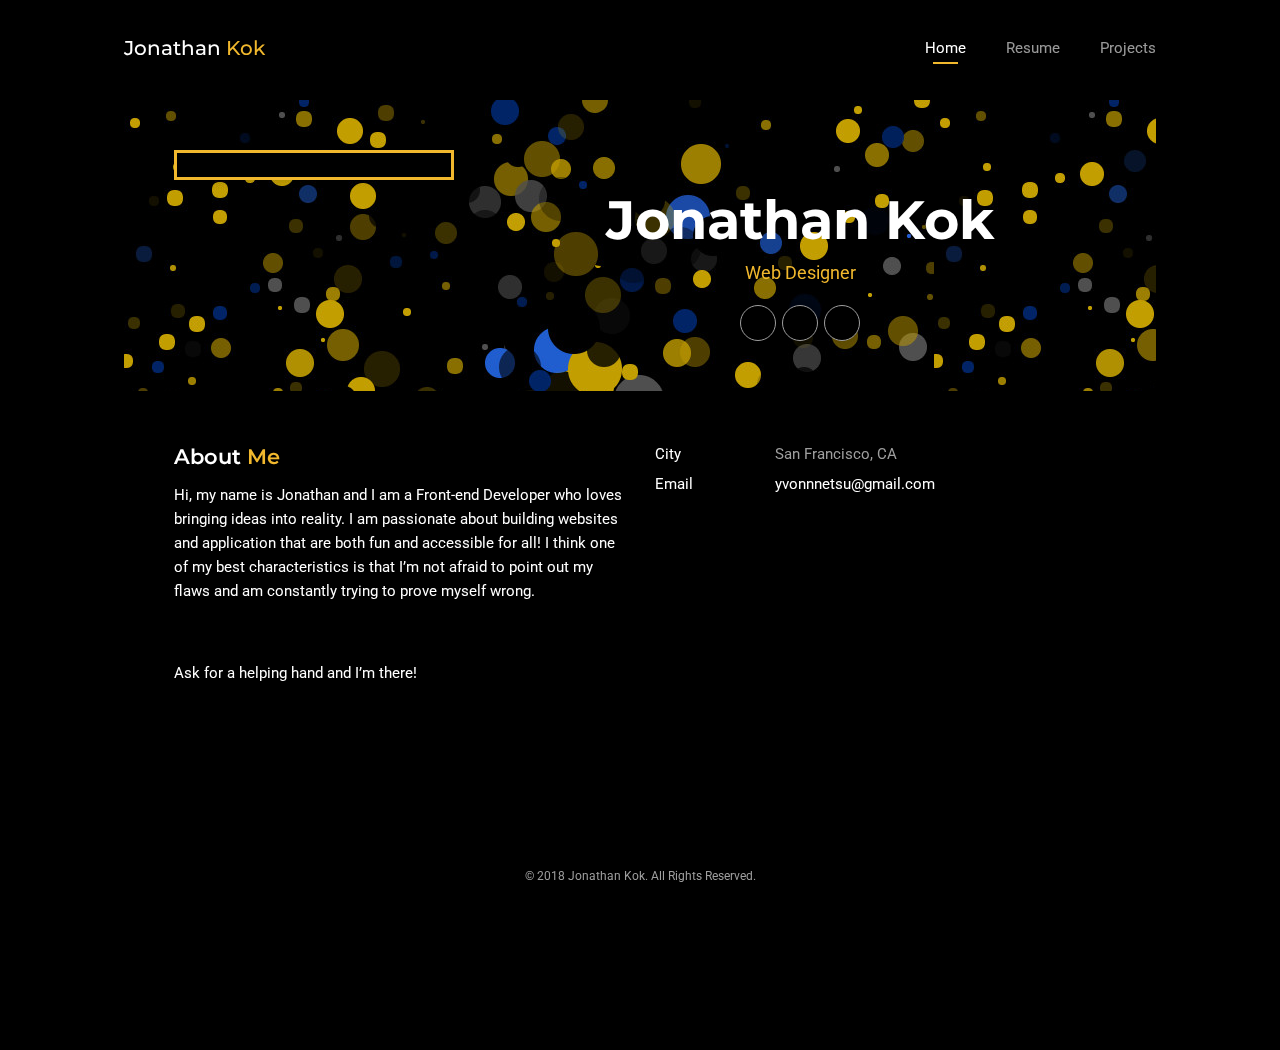
==== index.html @ 6134a85d "contents added" ====
<!DOCTYPE html>
<html lang="en" class="no-js">
  <head>
    <meta charset="UTF-8" />
    <meta http-equiv="X-UA-Compatible" content="IE=edge">
    <title>JONATHAN KOK</title>
    <meta name="viewport" content="width=device-width, initial-scale=1, maximum-scale=1" />
    <meta name="description" content="Yvonne Tsu's Portfolio" />
    <meta name="keywords" content="yvonne tsu, frontend developer, web developer, portfolio" />
    <meta name="author" content="lmtheme" />
    <link rel="shortcut icon" href="favicon.ico">

    <link rel="stylesheet" href="css/bootstrap.min.css" type="text/css">
    <link rel="stylesheet" href="css/normalize.css" type="text/css">
    <link rel="stylesheet" href="css/animate.css" type="text/css">
    <link rel="stylesheet" href="css/transition-animations.css" type="text/css">
    <link rel="stylesheet" href="css/owl.carousel.css" type="text/css">
    <link rel="stylesheet" href="css/magnific-popup.css" type="text/css">
    <link rel="stylesheet" href="css/main.css" type="text/css">

    <script src="js/jquery-2.1.3.min.js"></script>
    <script src="js/modernizr.custom.js"></script>

  </head>

  <body class="material-template">
    <!-- Loading animation -->
    <div class="preloader">
      <div class="preloader-animation">
        <div class="preloader-spinner">
        </div>
      </div>
    </div>
    <!-- /Loading animation -->

    <div id="page" class="page">
      <!-- Header -->
      <header id="site_header" class="header mobile-menu-hide">
        <div class="header-content">
          <div class="site-title-block mobile-hidden">
            <div class="site-title">Jonathan <span>Kok</span></div>
          </div>

          <!-- Navigation -->
          <div class="site-nav">
            <!-- Main menu -->
            <ul id="nav" class="site-main-menu">
              <li>
                <a class="pt-trigger" href="#home" data-animation="62">Home</a><!-- href value = data-id without # of .pt-page. -->
              </li>
              <li>
                <a class="pt-trigger" href="#resume" data-animation="62">Resume</a>
              </li>
              <li>
                <a class="pt-trigger" href="#projects" data-animation="62">Projects</a>
              </li>
            </ul>
            <!-- /Main menu -->
          </div>
          <!-- Navigation -->
        </div>
      </header>
      <!-- /Header -->

      <!-- Mobile Header -->
      <div class="mobile-header mobile-visible">
        <div class="mobile-logo-container">
          <div class="mobile-site-title">Jonathan Kok</div>
        </div>

        <a class="menu-toggle mobile-visible">
          <i class="fa fa-bars"></i>
        </a>
      </div>
      <!-- /Mobile Header -->

      <!-- Main Content -->
      <div id="main" class="site-main">
        <!-- Page changer wrapper -->
        <div class="pt-wrapper">
          <!-- Subpages -->
          <div class="subpages">

            <!-- Home Subpage -->
            <section class="pt-page" data-id="home">
              <div class="section-inner start-page-content">
                <div class="page-header">
                  <div class="row">
                    <div class="col-sm-4 col-md-4 col-lg-4">
                      <div class="photo">
                        <img src="images/jonathan.jpg" alt="">
                      </div>
                    </div>

                    <div class="col-sm-8 col-md-8 col-lg-8">
                      <div class="title-block">
                        <h1>Jonathan Kok</h1>
                        <div class="owl-carousel text-rotation">
                          <div class="item">
                            <div class="sp-subtitle">Web Designer</div>
                          </div>
                          <div class="item">
                            <div class="sp-subtitle">Full-Stack Developer</div>
                          </div>
                          <div class="item">
                            <div class="sp-subtitle">UI Developer</div>
                          </div>
                        </div>
                      </div>

                      <div class="social-links">
                        <a href="//www.linkedin.com/in/yvonnetsu/" target="_blank"><i class="fa fa-linkedin"></i></a>
                        <a href="//github.com/tsuyy" target="_blank"><i class="fa fa-github"></i></a>
                        <a href="//angel.co/yvonne-tsu" target="_blank"><i class="fa fa-angellist"></i></a>
                      </div>

                    </div>
                  </div>
                </div>

                <div class="page-content">
                  <div class="row">

                    <div class="col-sm-6 col-md-6 col-lg-6">
                      <div class="about-me">
                        <div class="block-title">
                          <h3>About <span>Me</span></h3>
                        </div>
                        <p>Hi, my name is Jonathan and I am a Front-end Developer who loves bringing ideas into reality. I am passionate about building websites and application that are both fun and accessible for all! I think one of my best characteristics is that I’m not afraid to point out my flaws and am constantly trying to prove myself wrong.</p>
                         <br>
                         <br>
                         <p>Ask for a helping hand and I’m there!</p>
                      </div>
                    </div>

                    <div class="col-sm-6 col-md-6 col-lg-6">
                      <ul class="info-list">
                        <li><span class="title">City</span><span class="value">San Francisco, CA</span></li>
                        <li><span class="title">Email</span><span class="value"><a href="mailto:yvonnnetsu@gmail.com">yvonnnetsu@gmail.com</a></span></li>
                      </ul>
                    </div>

                  </div>
                </div>
              </div>
            </section>
            <!-- End of Home Subpage -->

            <!-- Resume Subpage -->
            <section class="pt-page" data-id="resume">
              <div class="section-inner custom-page-content">
                <div class="page-header color-1">
                  <h2>Resume</h2>
                </div>
                <div class="page-content">

                  <div class="row">
                    <div class="col-sm-6 col-md-6 col-lg-6">
                      <div class="block">
                        <div class="block-title">
                          <h3>Experience</h3>
                        </div>

                        <div class="timeline">
                          <!-- Experience 1 -->
                          <div class="timeline-item">
                            <h4 class="item-title">Full-Stack Developer</h4>
                            <span class="item-period">Jan 2018 - Current</span>
                            <a href=""  target="_blank">
                              <span class="item-small">Andreas Wu</span>
                            </a>
                            <p class="item-description">Responsive website design and development.
                              <div id="exp_1" class="collapse">
                                <ul>
                                  <li>Collaborated with design team to define the frontend architecture</li>
                                  <li>Prioritized and managed multiple tasks across multiple projects, under tight deadlines</li>
                                  <li>Made website cross browser supported and responsive to mobile</li>
                                </ul>
                              </div>
                            </p>
                            <a class="readmore" data-toggle="collapse" data-target="#exp_1">Read More</a>
                          </div>
                          <!-- / Experience 1 -->

                          <!-- Eexperience 2 -->
                          <div class="timeline-item">
                            <h4 class="item-title">Web Development Immersive</h4>
                            <span class="item-period">Sep - Dec 2016</span>
                            <span class="item-small">Brainstation</span>
                            <p class="item-description">
                              <div id="exp_4" class="collapse">
                                <ul>
                                  <li>Spent 500+ hour building full stack (ReactJs and NodeJs) web applications in one week sprints</li>
                                  <li>Built and designed my own API, also integrated external APIs in several projects</li>
                                  <li>Worked in teams, individually, and pair-programming</li>
                                </ul>
                              </div>
                            </p>
                            <a class="readmore" data-toggle="collapse" data-target="#exp_4">Read More</a>
                          </div>
                          <!-- / Experience 2 -->
                        </div>
                      </div>

                       <div class="block">
                        <div class="block-title">
                          <h3>Volunteer</h3>
                        </div>

                        <div class="timeline">
                          <!-- Volunteer 1 -->
                          <div class="timeline-item">
                            <h4 class="item-title">Lead Instructor</h4>
                            <span class="item-period">Jan 2018 - Current</span>
                            <a href=""  target="_blank">
                              <span class="item-small">Ladies Learning Code</span>
                            </a>
                            <p class="item-description">Lead Instructor for "Intro to HTML & CSS"
                              <div id="vol_1" class="collapse">
                                <ul>
                                  <li>Taught a class of adults how to build a single webpage using HTML & CSS</li>
                                  <li>Prioritized and managed time to complete the workshop in a timely fashion</li>
                                  <li>Communicated and worked with fellow mentors to start students their journey into the tech industry</li>
                                </ul>
                              </div>
                            </p>
                            <a class="readmore" data-toggle="collapse" data-target="#vol_1">Read More</a>
                          </div>
                          <!-- / Volunteer 1 -->

                        </div>
                      </div>


                      <!-- Skills block-->
                      <div class="block">
                        <div class="block-title">
                          <h3>Skills</h3>
                        </div>

                        <div class="skills-info">
                          <h4>Frontend (HTML/ CSS/ javaScript)</h4>
                          <div class="skill-container">
                            <div class="skill-percentage skill-1"></div>
                          </div>

                          <h4>Backend (PostgresQL/ MongoDB)</h4>
                          <div class="skill-container">
                            <div class="skill-percentage skill-3"></div>
                          </div>

                          <h4>Full-stack (ReactJs/ NodeJs)</h4>
                          <div class="skill-container">
                            <div class="skill-percentage skill-5"></div>
                          </div>

                          <h4>UI (Bootstrap/ Semantic UI)</h4>
                          <div class="skill-container">
                            <div class="skill-percentage skill-2"></div>
                          </div>

                        </div>
                      </div>
                      <!-- / Skills block -->
                    </div>

                    <div class="col-sm-6 col-md-6 col-lg-6">
                      <div class="block">
                        <div class="block-title">
                          <h3>Projects</h3>
                        </div>

                        <div class="timeline">
                          <!-- Project 1 -->
                          <div class="timeline-item">
                            <h4 class="item-title">War</h4>
                            <span class="item-period">Jan 2018</span>
                            <a href="//tsuyy.github.io/coding-challenge/"  target="_blank">
                              <span class="item-small">GH Pages</span>
                            </a>
                            <a href="//github.com/tsuyy/coding-challenge/"  target="_blank">
                              <span class="item-small">Github</span>
                            </a>
                            <p class="item-description">Technical interview challenge -  create a partial clone of an existing website.

                              <div id="p_1" class="collapse">
                                <ul>
                                  <li>Responsive layouts</li>
                                  <li>Built with HTML/ CSS/ javaScript</li>
                                  <li>CSS animations</li>
                                </ul>
                              </div>
                            </p>
                            <a class="readmore" data-toggle="collapse" data-target="#p_1">Read More</a>
                          </div>
                          <!-- / Project 1 -->

                          <!-- Project 2 -->
                          <div class="timeline-item">
                            <h4 class="item-title">Rain or Shine</h4>
                            <span class="item-period">Sep 2017</span>
                            <a href=""  target="_blank">
                              <span class="item-small">Surge</span>
                            </a>
                            <a href="https://github.com/jon825/Rain-Or-Shine"  target="_blank">
                              <span class="item-small">Github</span>
                            </a>
                            <p class="item-description">Web application that allows users to see the current weather and forecast of any city around the world.
                              <div id="p_2" class="collapse">
                                <ul>
                                  <li>Integrated weather forecast  search feature that queries openWeather API using Node AJAX requests</li>
                                  <li>Used MdBootstrap for minimalist styling</li>
                                  <li>Implemented Graph through react-chartjs</li>
                                </ul>
                              </div>
                            </p>
                            <a class="readmore" data-toggle="collapse" data-target="#p_2">Read More</a>
                          </div>
                          <!-- / Project 2 -->

                          <!-- Project 3 -->
                          <div class="timeline-item">
                            <h4 class="item-title">CookBook</h4>
                            <span class="item-period">Mar 2017</span>
                            <a href="http://cb.recipe.surge.sh/"  target="_blank">
                              <span class="item-small">Surge</span>
                            </a>
                            <a href="https://github.com/jon825/CookBook-1"  target="_blank">
                              <span class="item-small">Github</span>
                            </a>
                            <p class="item-description">A fun and easy to use app where users can find recipes with their available ingredients in the kitchen.
                              <div id="p_3" class="collapse">
                                <ul>
                                  <li>Integrated Yummly API for users to search closest recipes with their availble ingredients</li>
                                  <li>Collaborated with a fellow developer to define the full-stack architecture</li>
                                  <li>Created and implemented front end architecture and infrastructure</li>
                                </ul>
                              </div>
                            </p>
                            <a class="readmore" data-toggle="collapse" data-target="#p_3">Read More</a>
                          </div>
                          <!-- / Project 3 -->
                      </div>
                    </div>
                  </div>

                  <div class="col-sm-6 col-md-6 col-lg-6">
                    <div class="block">
                      <div class="block-title">
                        <h3>Education</h3>
                      </div>

                      <div class="timeline">
                        <!-- Education  -->
                        <div class="timeline-item">
                          <h4 class="item-title">University of Toronto</h4>
                          <span class="item-period">2016</span>
                          <span class="item-small">Bachelor's of Arts</span>
                          <p class="item-description">Global Asia and Art History</p>
                        </div>
                        <!-- / Education  -->
                    </div>
                  </div>
                </div>

                  <!-- Download Resume Button -->
                  <div class="row">
                    <div class="col-sm-12 col-md-12 col-lg-12">
                      <div class="block">
                        <div class="center download-resume">
                          <a href="//drive.google.com/file/d/1IyXIBTYOHyhtUhV7A21c2IknYmYTW8ur/view?usp=sharing" target="_blank" class="btn btn-secondary">Download Resume</a>
                      </div>
                      </div>
                    </div>
                  </div>
                  <!-- End of Download Resume Button -->

                </div>
              </div>
            </section>
            <!-- End of Resume Subpage -->

            <!-- Project Subpage -->
            <section class="pt-page" data-id="projects">
              <div class="section-inner custom-page-content">
                <div class="page-header color-1">
                  <h2>Projects</h2>
                </div>
                <div class="page-content">

                  <!-- Project Posts Grid -->
                  <div class="blog-masonry two-columns">
                    <!-- Project Post 1 -->
                    <div class="item">
                      <div class="blog-card">
                        <div class="media-block">
                          <a href="https://stentor.io/" target="_blank">
                            <img class="post-image img-responsive" src="images/stentor-browser.png" />
                            <div class="mask"></div>
                          </a>
                        </div>
                        <div class="post-info">
                          <ul class="category">
                            <li><a href="#">Project</a></li>
                          </ul>
                          <a href="//stentortechnology.github.io/web_v3/" target="_blank"><h4 class="blog-item-title">Stentor Technology</h4></a>
                        </div>
                      </div>
                    </div>
                    <!-- End of Project Post 1 -->

                    <!-- Project Post 2 -->
                    <div class="item">
                      <div class="blog-card">
                        <div class="media-block">
                          <a href="//tsuyy.github.io/coding-challenge/" target="_blank">
                            <img class="post-image img-responsive" src="images/clone-browser.png"/>
                            <div class="mask"></div>
                          </a>
                        </div>
                        <div class="post-info">
                          <ul class="category">
                            <li><a href="#">Code challenge</a></li>
                          </ul>
                          <a href="//tsuyy.github.io/coding-challenge/" target="_blank"><h4 class="blog-item-title">Partial Clone</h4></a>
                        </div>
                      </div>
                    </div>
                    <!-- End of Project Post 2 -->

                    <!-- Project Post 3 -->
                    <div class="item">
                      <div class="blog-card">
                        <div class="media-block">
                          <a href="//www.seam.fun/" target="_blank">
                            <img class="post-image img-responsive" src="images/seam-browser.png"/>
                            <div class="mask"></div>
                          </a>
                        </div>
                        <div class="post-info">
                          <ul class="category">
                            <li><a href="#">Freelance</a></li>
                          </ul>
                          <a href="//www.seam.fun/" target="_blank"><h4 class="blog-item-title">SEAM</h4></a>
                        </div>
                      </div>
                    </div>
                    <!-- End of Project Post 3 -->

                    <!-- Project Post 4 -->
                    <div class="item">
                      <div class="blog-card">
                        <div class="media-block">
                          <a href="//s-t-e-l-l-a-r.herokuapp.com" target="_blank">
                            <img class="post-image img-responsive" src="images/stellar-browser.png" />
                            <div class="mask"></div>
                          </a>
                        </div>
                        <div class="post-info">
                          <ul class="category">
                            <li><a href="#">Personal Project</a></li>
                          </ul>
                          <a href="//s-t-e-l-l-a-r.herokuapp.com" target="_blank"><h4 class="blog-item-title">Stellar</h4></a>
                        </div>
                      </div>
                    </div>
                    <!-- End of Project Post 4 -->

                    <!-- Project Post 5 -->
                    <div class="item">
                      <div class="blog-card">
                        <div class="media-block">
                          <a href="//www.michellestalloneeggers.com/" target="_blank">
                            <img class="post-image img-responsive" src="images/michelle-browser.png" />
                            <div class="mask"></div>
                          </a>
                        </div>
                        <div class="post-info">
                          <ul class="category">
                            <li><a href="#">Freelance</a></li>
                          </ul>
                          <a href="//www.michellestalloneeggers.com/" target="_blank"><h4 class="blog-item-title">Michelle Stallone-Eggers</h4></a>
                        </div>
                      </div>
                    </div>
                    <!-- End of Project Post 5 -->
                  </div>
                  <!-- Project Posts Grid -->
                </div>
              </div>
            </section>
            <!-- /Project Subpage -->
          </div>
        </div>
        <!-- /Page changer wrapper -->
      </div>
      <!-- /Main Content -->
    </div>
    <footer>
      <div class="copyrights">© 2018 Jonathan Kok. All Rights Reserved.</div>
    </footer>

    <script type="text/javascript" src="js/bootstrap.min.js"></script>
    <script type="text/javascript" src="js/pages-switcher.js"></script>
    <script type="text/javascript" src="js/imagesloaded.pkgd.min.js"></script>
    <script type="text/javascript" src="js/validator.js"></script>
    <script type="text/javascript" src="js/jquery.shuffle.min.js"></script>
    <script type="text/javascript" src="js/masonry.pkgd.min.js"></script>
    <script type="text/javascript" src="js/owl.carousel.min.js"></script>
    <script type="text/javascript" src="js/jquery.magnific-popup.min.js"></script>
    <script type="text/javascript" src="js/jquery.hoverdir.js"></script>
    <script type="text/javascript" src="js/main.js"></script>
  </body>
</html>
---- css/transition-animations.css ----
/* animation sets */

/* move from / to  */

.pt-page-moveToLeft {
	-webkit-animation: moveToLeft .6s ease both;
	animation: moveToLeft .6s ease both;
}

.pt-page-moveFromLeft {
	-webkit-animation: moveFromLeft .6s ease both;
	animation: moveFromLeft .6s ease both;
}

.pt-page-moveToRight {
	-webkit-animation: moveToRight .6s ease both;
	animation: moveToRight .6s ease both;
}

.pt-page-moveFromRight {
	-webkit-animation: moveFromRight .6s ease both;
	animation: moveFromRight .6s ease both;
}

.pt-page-moveToTop {
	-webkit-animation: moveToTop .6s ease both;
	animation: moveToTop .6s ease both;
}

.pt-page-moveFromTop {
	-webkit-animation: moveFromTop .6s ease both;
	animation: moveFromTop .6s ease both;
}

.pt-page-moveToBottom {
	-webkit-animation: moveToBottom .6s ease both;
	animation: moveToBottom .6s ease both;
}

.pt-page-moveFromBottom {
	-webkit-animation: moveFromBottom .6s ease both;
	animation: moveFromBottom .6s ease both;
}

/* fade */

.pt-page-fade {
	-webkit-animation: fade .7s ease both;
	animation: fade .7s ease both;
}

/* move from / to and fade */

.pt-page-moveToLeftFade {
	-webkit-animation: moveToLeftFade .7s ease both;
	animation: moveToLeftFade .7s ease both;
}

.pt-page-moveFromLeftFade {
	-webkit-animation: moveFromLeftFade .7s ease both;
	animation: moveFromLeftFade .7s ease both;
}

.pt-page-moveToRightFade {
	-webkit-animation: moveToRightFade .7s ease both;
	animation: moveToRightFade .7s ease both;
}

.pt-page-moveFromRightFade {
	-webkit-animation: moveFromRightFade .7s ease both;
	animation: moveFromRightFade .7s ease both;
}

.pt-page-moveToTopFade {
	-webkit-animation: moveToTopFade .7s ease both;
	animation: moveToTopFade .7s ease both;
}

.pt-page-moveFromTopFade {
	-webkit-animation: moveFromTopFade .7s ease both;
	animation: moveFromTopFade .7s ease both;
}

.pt-page-moveToBottomFade {
	-webkit-animation: moveToBottomFade .7s ease both;
	animation: moveToBottomFade .7s ease both;
}

.pt-page-moveFromBottomFade {
	-webkit-animation: moveFromBottomFade .7s ease both;
	animation: moveFromBottomFade .7s ease both;
}

/* move to with different easing */

.pt-page-moveToLeftEasing {
	-webkit-animation: moveToLeft .7s ease-in-out both;
	animation: moveToLeft .7s ease-in-out both;
}
.pt-page-moveToRightEasing {
	-webkit-animation: moveToRight .7s ease-in-out both;
	animation: moveToRight .7s ease-in-out both;
}
.pt-page-moveToTopEasing {
	-webkit-animation: moveToTop .7s ease-in-out both;
	animation: moveToTop .7s ease-in-out both;
}
.pt-page-moveToBottomEasing {
	-webkit-animation: moveToBottom .7s ease-in-out both;
	animation: moveToBottom .7s ease-in-out both;
}

/********************************* keyframes **************************************/

/* move from / to  */

@-webkit-keyframes moveToLeft {
	from { }
	to { -webkit-transform: translateX(-100%); }
}
@keyframes moveToLeft {
	from { }
	to { -webkit-transform: translateX(-100%); transform: translateX(-100%); }
}

@-webkit-keyframes moveFromLeft {
	from { -webkit-transform: translateX(-100%); }
}
@keyframes moveFromLeft {
	from { -webkit-transform: translateX(-100%); transform: translateX(-100%); }
}

@-webkit-keyframes moveToRight { 
	from { }
	to { -webkit-transform: translateX(100%); }
}
@keyframes moveToRight { 
	from { }
	to { -webkit-transform: translateX(100%); transform: translateX(100%); }
}

@-webkit-keyframes moveFromRight {
	from { -webkit-transform: translateX(100%); }
}
@keyframes moveFromRight {
	from { -webkit-transform: translateX(100%); transform: translateX(100%); }
}

@-webkit-keyframes moveToTop {
	from { }
	to { -webkit-transform: translateY(-100%); }
}
@keyframes moveToTop {
	from { }
	to { -webkit-transform: translateY(-100%); transform: translateY(-100%); }
}

@-webkit-keyframes moveFromTop {
	from { -webkit-transform: translateY(-100%); }
}
@keyframes moveFromTop {
	from { -webkit-transform: translateY(-100%); transform: translateY(-100%); }
}

@-webkit-keyframes moveToBottom {
	from { }
	to { -webkit-transform: translateY(100%); }
}
@keyframes moveToBottom {
	from { }
	to { -webkit-transform: translateY(100%); transform: translateY(100%); }
}

@-webkit-keyframes moveFromBottom {
	from { -webkit-transform: translateY(100%); }
}
@keyframes moveFromBottom {
	from { -webkit-transform: translateY(100%); transform: translateY(100%); }
}

/* fade */

@-webkit-keyframes fade {
	from { }
	to { opacity: 0.3; }
}
@keyframes fade {
	from { }
	to { opacity: 0.3; }
}

/* move from / to and fade */

@-webkit-keyframes moveToLeftFade {
	from { }
	to { opacity: 0.3; -webkit-transform: translateX(-100%); }
}
@keyframes moveToLeftFade {
	from { }
	to { opacity: 0.3; -webkit-transform: translateX(-100%); transform: translateX(-100%); }
}

@-webkit-keyframes moveFromLeftFade {
	from { opacity: 0.3; -webkit-transform: translateX(-100%); }
}
@keyframes moveFromLeftFade {
	from { opacity: 0.3; -webkit-transform: translateX(-100%); transform: translateX(-100%); }
}

@-webkit-keyframes moveToRightFade {
	from { }
	to { opacity: 0.3; -webkit-transform: translateX(100%); }
}
@keyframes moveToRightFade {
	from { }
	to { opacity: 0.3; -webkit-transform: translateX(100%); transform: translateX(100%); }
}

@-webkit-keyframes moveFromRightFade {
	from { opacity: 0.3; -webkit-transform: translateX(100%); }
}
@keyframes moveFromRightFade {
	from { opacity: 0.3; -webkit-transform: translateX(100%); transform: translateX(100%); }
}

@-webkit-keyframes moveToTopFade {
	from { }
	to { opacity: 0.3; -webkit-transform: translateY(-100%); }
}
@keyframes moveToTopFade {
	from { }
	to { opacity: 0.3; -webkit-transform: translateY(-100%); transform: translateY(-100%); }
}

@-webkit-keyframes moveFromTopFade {
	from { opacity: 0.3; -webkit-transform: translateY(-100%); }
}
@keyframes moveFromTopFade {
	from { opacity: 0.3; -webkit-transform: translateY(-100%); transform: translateY(-100%); }
}

@-webkit-keyframes moveToBottomFade {
	from { }
	to { opacity: 0.3; -webkit-transform: translateY(100%); }
}
@keyframes moveToBottomFade {
	from { }
	to { opacity: 0.3; -webkit-transform: translateY(100%); transform: translateY(100%); }
}

@-webkit-keyframes moveFromBottomFade {
	from { opacity: 0.3; -webkit-transform: translateY(100%); }
}
@keyframes moveFromBottomFade {
	from { opacity: 0.3; -webkit-transform: translateY(100%); transform: translateY(100%); }
}

/* scale and fade */

.pt-page-scaleDown {
	-webkit-animation: scaleDown .7s ease both;
	animation: scaleDown .7s ease both;
}

.pt-page-scaleUp {
	-webkit-animation: scaleUp .7s ease both;
	animation: scaleUp .7s ease both;
}

.pt-page-scaleUpDown {
	-webkit-animation: scaleUpDown .5s ease both;
	animation: scaleUpDown .5s ease both;
}

.pt-page-scaleDownUp {
	-webkit-animation: scaleDownUp .5s ease both;
	animation: scaleDownUp .5s ease both;
}

.pt-page-scaleDownCenter {
	-webkit-animation: scaleDownCenter .4s ease-in both;
	animation: scaleDownCenter .4s ease-in both;
}

.pt-page-scaleUpCenter {
	-webkit-animation: scaleUpCenter .4s ease-out both;
	animation: scaleUpCenter .4s ease-out both;
}

/********************************* keyframes **************************************/

/* scale and fade */

@-webkit-keyframes scaleDown {
	from { }
	to { opacity: 0; -webkit-transform: scale(.8); }
}
@keyframes scaleDown {
	from { }
	to { opacity: 0; -webkit-transform: scale(.8); transform: scale(.8); }
}

@-webkit-keyframes scaleUp {
	from { opacity: 0; -webkit-transform: scale(.8); }
}
@keyframes scaleUp {
	from { opacity: 0; -webkit-transform: scale(.8); transform: scale(.8); }
}

@-webkit-keyframes scaleUpDown {
	from { opacity: 0; -webkit-transform: scale(1.2); }
}
@keyframes scaleUpDown {
	from { opacity: 0; -webkit-transform: scale(1.2); transform: scale(1.2); }
}

@-webkit-keyframes scaleDownUp {
	from { }
	to { opacity: 0; -webkit-transform: scale(1.2); }
}
@keyframes scaleDownUp {
	from { }
	to { opacity: 0; -webkit-transform: scale(1.2); transform: scale(1.2); }
}

@-webkit-keyframes scaleDownCenter {
	from { }
	to { opacity: 0; -webkit-transform: scale(.7); }
}
@keyframes scaleDownCenter {
	from { }
	to { opacity: 0; -webkit-transform: scale(.7); transform: scale(.7); }
}

@-webkit-keyframes scaleUpCenter {
	from { opacity: 0; -webkit-transform: scale(.7); }
}
@keyframes scaleUpCenter {
	from { opacity: 0; -webkit-transform: scale(.7); transform: scale(.7); }
}

/* rotate sides first and scale */

.pt-page-rotateRightSideFirst {
	-webkit-transform-origin: 0% 50%;
	transform-origin: 0% 50%;
	-webkit-animation: rotateRightSideFirst .8s both ease-in;
	animation: rotateRightSideFirst .8s both ease-in;
}
.pt-page-rotateLeftSideFirst {
	-webkit-transform-origin: 100% 50%;
	transform-origin: 100% 50%;
	-webkit-animation: rotateLeftSideFirst .8s both ease-in;
	animation: rotateLeftSideFirst .8s both ease-in;
}
.pt-page-rotateTopSideFirst {
	-webkit-transform-origin: 50% 100%;
	transform-origin: 50% 100%;
	-webkit-animation: rotateTopSideFirst .8s both ease-in;
	animation: rotateTopSideFirst .8s both ease-in;
}
.pt-page-rotateBottomSideFirst {
	-webkit-transform-origin: 50% 0%;
	transform-origin: 50% 0%;
	-webkit-animation: rotateBottomSideFirst .8s both ease-in;
	animation: rotateBottomSideFirst .8s both ease-in;
}

/* flip */

.pt-page-flipOutRight {
	-webkit-transform-origin: 50% 50%;
	transform-origin: 50% 50%;
	-webkit-animation: flipOutRight .5s both ease-in;
	animation: flipOutRight .5s both ease-in;
}
.pt-page-flipInLeft {
	-webkit-transform-origin: 50% 50%;
	transform-origin: 50% 50%;
	-webkit-animation: flipInLeft .5s both ease-out;
	animation: flipInLeft .5s both ease-out;
}
.pt-page-flipOutLeft {
	-webkit-transform-origin: 50% 50%;
	transform-origin: 50% 50%;
	-webkit-animation: flipOutLeft .5s both ease-in;
	animation: flipOutLeft .5s both ease-in;
}
.pt-page-flipInRight {
	-webkit-transform-origin: 50% 50%;
	transform-origin: 50% 50%;
	-webkit-animation: flipInRight .5s both ease-out;
	animation: flipInRight .5s both ease-out;
}
.pt-page-flipOutTop {
	-webkit-transform-origin: 50% 50%;
	transform-origin: 50% 50%;
	-webkit-animation: flipOutTop .5s both ease-in;
	animation: flipOutTop .5s both ease-in;
}
.pt-page-flipInBottom {
	-webkit-transform-origin: 50% 50%;
	transform-origin: 50% 50%;
	-webkit-animation: flipInBottom .5s both ease-out;
	animation: flipInBottom .5s both ease-out;
}
.pt-page-flipOutBottom {
	-webkit-transform-origin: 50% 50%;
	transform-origin: 50% 50%;
	-webkit-animation: flipOutBottom .5s both ease-in;
	animation: flipOutBottom .5s both ease-in;
}
.pt-page-flipInTop {
	-webkit-transform-origin: 50% 50%;
	transform-origin: 50% 50%;
	-webkit-animation: flipInTop .5s both ease-out;
	animation: flipInTop .5s both ease-out;
}

/* rotate fall */

.pt-page-rotateFall {
	-webkit-transform-origin: 0% 0%;
	transform-origin: 0% 0%;
	-webkit-animation: rotateFall 1s both ease-in;
	animation: rotateFall 1s both ease-in;
}

/* rotate newspaper */
.pt-page-rotateOutNewspaper {
	-webkit-transform-origin: 50% 50%;
	transform-origin: 50% 50%;
	-webkit-animation: rotateOutNewspaper .5s both ease-in;
	animation: rotateOutNewspaper .5s both ease-in;
}
.pt-page-rotateInNewspaper {
	-webkit-transform-origin: 50% 50%;
	transform-origin: 50% 50%;
	-webkit-animation: rotateInNewspaper .5s both ease-out;
	animation: rotateInNewspaper .5s both ease-out;
}

/* push */
.pt-page-rotatePushLeft {
	-webkit-transform-origin: 0% 50%;
	transform-origin: 0% 50%;
	-webkit-animation: rotatePushLeft .8s both ease;
	animation: rotatePushLeft .8s both ease;
}
.pt-page-rotatePushRight {
	-webkit-transform-origin: 100% 50%;
	transform-origin: 100% 50%;
	-webkit-animation: rotatePushRight .8s both ease;
	animation: rotatePushRight .8s both ease;
}
.pt-page-rotatePushTop {
	-webkit-transform-origin: 50% 0%;
	transform-origin: 50% 0%;
	-webkit-animation: rotatePushTop .8s both ease;
	animation: rotatePushTop .8s both ease;
}
.pt-page-rotatePushBottom {
	-webkit-transform-origin: 50% 100%;
	transform-origin: 50% 100%;
	-webkit-animation: rotatePushBottom .8s both ease;
	animation: rotatePushBottom .8s both ease;
}

/* pull */
.pt-page-rotatePullRight {
	-webkit-transform-origin: 100% 50%;
	transform-origin: 100% 50%;
	-webkit-animation: rotatePullRight .5s both ease;
	animation: rotatePullRight .5s both ease;
}
.pt-page-rotatePullLeft {
	-webkit-transform-origin: 0% 50%;
	transform-origin: 0% 50%;
	-webkit-animation: rotatePullLeft .5s both ease;
	animation: rotatePullLeft .5s both ease;
}
.pt-page-rotatePullTop {
	-webkit-transform-origin: 50% 0%;
	transform-origin: 50% 0%;
	-webkit-animation: rotatePullTop .5s both ease;
	animation: rotatePullTop .5s both ease;
}
.pt-page-rotatePullBottom {
	-webkit-transform-origin: 50% 100%;
	transform-origin: 50% 100%;
	-webkit-animation: rotatePullBottom .5s both ease;
	animation: rotatePullBottom .5s both ease;
}

/* fold */
.pt-page-rotateFoldRight {
	-webkit-transform-origin: 0% 50%;
	transform-origin: 0% 50%;
	-webkit-animation: rotateFoldRight .7s both ease;
	animation: rotateFoldRight .7s both ease;
}
.pt-page-rotateFoldLeft {
	-webkit-transform-origin: 100% 50%;
	transform-origin: 100% 50%;
	-webkit-animation: rotateFoldLeft .7s both ease;
	animation: rotateFoldLeft .7s both ease;
}
.pt-page-rotateFoldTop {
	-webkit-transform-origin: 50% 100%;
	transform-origin: 50% 100%;
	-webkit-animation: rotateFoldTop .7s both ease;
	animation: rotateFoldTop .7s both ease;
}
.pt-page-rotateFoldBottom {
	-webkit-transform-origin: 50% 0%;
	transform-origin: 50% 0%;
	-webkit-animation: rotateFoldBottom .7s both ease;
	animation: rotateFoldBottom .7s both ease;
}

/* unfold */
.pt-page-rotateUnfoldLeft {
	-webkit-transform-origin: 100% 50%;
	transform-origin: 100% 50%;
	-webkit-animation: rotateUnfoldLeft .7s both ease;
	animation: rotateUnfoldLeft .7s both ease;
}
.pt-page-rotateUnfoldRight {
	-webkit-transform-origin: 0% 50%;
	transform-origin: 0% 50%;
	-webkit-animation: rotateUnfoldRight .7s both ease;
	animation: rotateUnfoldRight .7s both ease;
}
.pt-page-rotateUnfoldTop {
	-webkit-transform-origin: 50% 100%;
	transform-origin: 50% 100%;
	-webkit-animation: rotateUnfoldTop .7s both ease;
	animation: rotateUnfoldTop .7s both ease;
}
.pt-page-rotateUnfoldBottom {
	-webkit-transform-origin: 50% 0%;
	transform-origin: 50% 0%;
	-webkit-animation: rotateUnfoldBottom .7s both ease;
	animation: rotateUnfoldBottom .7s both ease;
}

/* room walls */
.pt-page-rotateRoomLeftOut {
	-webkit-transform-origin: 100% 50%;
	transform-origin: 100% 50%;
	-webkit-animation: rotateRoomLeftOut .8s both ease;
	animation: rotateRoomLeftOut .8s both ease;
}
.pt-page-rotateRoomLeftIn {
	-webkit-transform-origin: 0% 50%;
	transform-origin: 0% 50%;
	-webkit-animation: rotateRoomLeftIn .8s both ease;
	animation: rotateRoomLeftIn .8s both ease;
}
.pt-page-rotateRoomRightOut {
	-webkit-transform-origin: 0% 50%;
	transform-origin: 0% 50%;
	-webkit-animation: rotateRoomRightOut .8s both ease;
	animation: rotateRoomRightOut .8s both ease;
}
.pt-page-rotateRoomRightIn {
	-webkit-transform-origin: 100% 50%;
	transform-origin: 100% 50%;
	-webkit-animation: rotateRoomRightIn .8s both ease;
	animation: rotateRoomRightIn .8s both ease;
}
.pt-page-rotateRoomTopOut {
	-webkit-transform-origin: 50% 100%;
	transform-origin: 50% 100%;
	-webkit-animation: rotateRoomTopOut .8s both ease;
	animation: rotateRoomTopOut .8s both ease;
}
.pt-page-rotateRoomTopIn {
	-webkit-transform-origin: 50% 0%;
	transform-origin: 50% 0%;
	-webkit-animation: rotateRoomTopIn .8s both ease;
	animation: rotateRoomTopIn .8s both ease;
}
.pt-page-rotateRoomBottomOut {
	-webkit-transform-origin: 50% 0%;
	transform-origin: 50% 0%;
	-webkit-animation: rotateRoomBottomOut .8s both ease;
	animation: rotateRoomBottomOut .8s both ease;
}
.pt-page-rotateRoomBottomIn {
	-webkit-transform-origin: 50% 100%;
	transform-origin: 50% 100%;
	-webkit-animation: rotateRoomBottomIn .8s both ease;
	animation: rotateRoomBottomIn .8s both ease;
}

/* cube */
.pt-page-rotateCubeLeftOut {
	-webkit-transform-origin: 100% 50%;
	transform-origin: 100% 50%;
	-webkit-animation: rotateCubeLeftOut .6s both ease-in;
	animation: rotateCubeLeftOut .6s both ease-in;
}
.pt-page-rotateCubeLeftIn {
	-webkit-transform-origin: 0% 50%;
	transform-origin: 0% 50%;
	-webkit-animation: rotateCubeLeftIn .6s both ease-in;
	animation: rotateCubeLeftIn .6s both ease-in;
}
.pt-page-rotateCubeRightOut {
	-webkit-transform-origin: 0% 50%;
	transform-origin: 0% 50%;
	-webkit-animation: rotateCubeRightOut .6s both ease-in;
	animation: rotateCubeRightOut .6s both ease-in;
}
.pt-page-rotateCubeRightIn {
	-webkit-transform-origin: 100% 50%;
	transform-origin: 100% 50%;
	-webkit-animation: rotateCubeRightIn .6s both ease-in;
	animation: rotateCubeRightIn .6s both ease-in;
}
.pt-page-rotateCubeTopOut {
	-webkit-transform-origin: 50% 100%;
	transform-origin: 50% 100%;
	-webkit-animation: rotateCubeTopOut .6s both ease-in;
	animation: rotateCubeTopOut .6s both ease-in;
}
.pt-page-rotateCubeTopIn {
	-webkit-transform-origin: 50% 0%;
	transform-origin: 50% 0%;
	-webkit-animation: rotateCubeTopIn .6s both ease-in;
	animation: rotateCubeTopIn .6s both ease-in;
}
.pt-page-rotateCubeBottomOut {
	-webkit-transform-origin: 50% 0%;
	transform-origin: 50% 0%;
	-webkit-animation: rotateCubeBottomOut .6s both ease-in;
	animation: rotateCubeBottomOut .6s both ease-in;
}
.pt-page-rotateCubeBottomIn {
	-webkit-transform-origin: 50% 100%;
	transform-origin: 50% 100%;
	-webkit-animation: rotateCubeBottomIn .6s both ease-in;
	animation: rotateCubeBottomIn .6s both ease-in;
}

/* carousel */
.pt-page-rotateCarouselLeftOut {
	-webkit-transform-origin: 100% 50%;
	transform-origin: 100% 50%;
	-webkit-animation: rotateCarouselLeftOut .8s both ease;
	animation: rotateCarouselLeftOut .8s both ease;
}
.pt-page-rotateCarouselLeftIn {
	-webkit-transform-origin: 0% 50%;
	transform-origin: 0% 50%;
	-webkit-animation: rotateCarouselLeftIn .8s both ease;
	animation: rotateCarouselLeftIn .8s both ease;
}
.pt-page-rotateCarouselRightOut {
	-webkit-transform-origin: 0% 50%;
	transform-origin: 0% 50%;
	-webkit-animation: rotateCarouselRightOut .8s both ease;
	animation: rotateCarouselRightOut .8s both ease;
}
.pt-page-rotateCarouselRightIn {
	-webkit-transform-origin: 100% 50%;
	transform-origin: 100% 50%;
	-webkit-animation: rotateCarouselRightIn .8s both ease;
	animation: rotateCarouselRightIn .8s both ease;
}
.pt-page-rotateCarouselTopOut {
	-webkit-transform-origin: 50% 100%;
	transform-origin: 50% 100%;
	-webkit-animation: rotateCarouselTopOut .8s both ease;
	animation: rotateCarouselTopOut .8s both ease;
}
.pt-page-rotateCarouselTopIn {
	-webkit-transform-origin: 50% 0%;
	transform-origin: 50% 0%;
	-webkit-animation: rotateCarouselTopIn .8s both ease;
	animation: rotateCarouselTopIn .8s both ease;
}
.pt-page-rotateCarouselBottomOut {
	-webkit-transform-origin: 50% 0%;
	transform-origin: 50% 0%;
	-webkit-animation: rotateCarouselBottomOut .8s both ease;
	animation: rotateCarouselBottomOut .8s both ease;
}
.pt-page-rotateCarouselBottomIn {
	-webkit-transform-origin: 50% 100%;
	transform-origin: 50% 100%;
	-webkit-animation: rotateCarouselBottomIn .8s both ease;
	animation: rotateCarouselBottomIn .8s both ease;
}

/* sides */
.pt-page-rotateSidesOut {
	-webkit-transform-origin: -50% 50%;
	transform-origin: -50% 50%;
	-webkit-animation: rotateSidesOut .5s both ease-in;
	animation: rotateSidesOut .5s both ease-in;
}
.pt-page-rotateSidesIn {
	-webkit-transform-origin: 150% 50%;
	transform-origin: 150% 50%;
	-webkit-animation: rotateSidesIn .5s both ease-out;
	animation: rotateSidesIn .5s both ease-out;
}

/* slide */
.pt-page-rotateSlideOut {
	-webkit-animation: rotateSlideOut 1s both ease;
	animation: rotateSlideOut 1s both ease;
}
.pt-page-rotateSlideIn {
	-webkit-animation: rotateSlideIn 1s both ease;
	animation: rotateSlideIn 1s both ease;
}

/********************************* keyframes **************************************/

/* rotate sides first and scale */

@-webkit-keyframes rotateRightSideFirst {
	0% { }
	40% { -webkit-transform: rotateY(15deg); opacity: .8; -webkit-animation-timing-function: ease-out; }
	100% { -webkit-transform: scale(0.8) translateZ(-200px); opacity:0; }
}
@keyframes rotateRightSideFirst {
	0% { }
	40% { -webkit-transform: rotateY(15deg); transform: rotateY(15deg); opacity: .8; -webkit-animation-timing-function: ease-out; animation-timing-function: ease-out; }
	100% { -webkit-transform: scale(0.8) translateZ(-200px); transform: scale(0.8) translateZ(-200px); opacity:0; }
}

@-webkit-keyframes rotateLeftSideFirst {
	0% { }
	40% { -webkit-transform: rotateY(-15deg); opacity: .8; -webkit-animation-timing-function: ease-out; }
	100% { -webkit-transform: scale(0.8) translateZ(-200px); opacity:0; }
}
@keyframes rotateLeftSideFirst {
	0% { }
	40% { -webkit-transform: rotateY(-15deg); transform: rotateY(-15deg); opacity: .8; -webkit-animation-timing-function: ease-out; animation-timing-function: ease-out; }
	100% { -webkit-transform: scale(0.8) translateZ(-200px); transform: scale(0.8) translateZ(-200px); opacity:0; }
}

@-webkit-keyframes rotateTopSideFirst {
	0% { }
	40% { -webkit-transform: rotateX(15deg); opacity: .8; -webkit-animation-timing-function: ease-out; }
	100% { -webkit-transform: scale(0.8) translateZ(-200px); opacity:0; }
}
@keyframes rotateTopSideFirst {
	0% { }
	40% { -webkit-transform: rotateX(15deg); transform: rotateX(15deg); opacity: .8; -webkit-animation-timing-function: ease-out; animation-timing-function: ease-out; }
	100% { -webkit-transform: scale(0.8) translateZ(-200px); transform: scale(0.8) translateZ(-200px); opacity:0; }
}

@-webkit-keyframes rotateBottomSideFirst {
	0% { }
	40% { -webkit-transform: rotateX(-15deg); opacity: .8; -webkit-animation-timing-function: ease-out; }
	100% { -webkit-transform: scale(0.8) translateZ(-200px); opacity:0; }
}
@keyframes rotateBottomSideFirst {
	0% { }
	40% { -webkit-transform: rotateX(-15deg); transform: rotateX(-15deg); opacity: .8; -webkit-animation-timing-function: ease-out; animation-timing-function: ease-out; }
	100% { -webkit-transform: scale(0.8) translateZ(-200px); transform: scale(0.8) translateZ(-200px); opacity:0; }
}

/* flip */

@-webkit-keyframes flipOutRight {
	from { }
	to { -webkit-transform: translateZ(-1000px) rotateY(90deg); opacity: 0.2; }
}
@keyframes flipOutRight {
	from { }
	to { -webkit-transform: translateZ(-1000px) rotateY(90deg); transform: translateZ(-1000px) rotateY(90deg); opacity: 0.2; }
}

@-webkit-keyframes flipInLeft {
	from { -webkit-transform: translateZ(-1000px) rotateY(-90deg); opacity: 0.2; }
}
@keyframes flipInLeft {
	from { -webkit-transform: translateZ(-1000px) rotateY(-90deg); transform: translateZ(-1000px) rotateY(-90deg); opacity: 0.2; }
}

@-webkit-keyframes flipOutLeft {
	from { }
	to { -webkit-transform: translateZ(-1000px) rotateY(-90deg); opacity: 0.2; }
}
@keyframes flipOutLeft {
	from { }
	to { -webkit-transform: translateZ(-1000px) rotateY(-90deg); transform: translateZ(-1000px) rotateY(-90deg); opacity: 0.2; }
}

@-webkit-keyframes flipInRight {
	from { -webkit-transform: translateZ(-1000px) rotateY(90deg); opacity: 0.2; }
}
@keyframes flipInRight {
	from { -webkit-transform: translateZ(-1000px) rotateY(90deg); transform: translateZ(-1000px) rotateY(90deg); opacity: 0.2; }
}

@-webkit-keyframes flipOutTop {
	from { }
	to { -webkit-transform: translateZ(-1000px) rotateX(90deg); opacity: 0.2; }
}
@keyframes flipOutTop {
	from { }
	to { -webkit-transform: translateZ(-1000px) rotateX(90deg); transform: translateZ(-1000px) rotateX(90deg); opacity: 0.2; }
}

@-webkit-keyframes flipInBottom {
	from { -webkit-transform: translateZ(-1000px) rotateX(-90deg); opacity: 0.2; }
}
@keyframes flipInBottom {
	from { -webkit-transform: translateZ(-1000px) rotateX(-90deg); transform: translateZ(-1000px) rotateX(-90deg); opacity: 0.2; }
}

@-webkit-keyframes flipOutBottom {
	from { }
	to { -webkit-transform: translateZ(-1000px) rotateX(-90deg); opacity: 0.2; }
}
@keyframes flipOutBottom {
	from { }
	to { -webkit-transform: translateZ(-1000px) rotateX(-90deg); transform: translateZ(-1000px) rotateX(-90deg); opacity: 0.2; }
}

@-webkit-keyframes flipInTop {
	from { -webkit-transform: translateZ(-1000px) rotateX(90deg); opacity: 0.2; }
}
@keyframes flipInTop {
	from { -webkit-transform: translateZ(-1000px) rotateX(90deg); transform: translateZ(-1000px) rotateX(90deg); opacity: 0.2; }
}

/* fall */

@-webkit-keyframes rotateFall {
	0% { -webkit-transform: rotateZ(0deg); }
	20% { -webkit-transform: rotateZ(10deg); -webkit-animation-timing-function: ease-out; }
	40% { -webkit-transform: rotateZ(17deg); }
	60% { -webkit-transform: rotateZ(16deg); }
	100% { -webkit-transform: translateY(100%) rotateZ(17deg); }
}
@keyframes rotateFall {
	0% { -webkit-transform: rotateZ(0deg); transform: rotateZ(0deg); }
	20% { -webkit-transform: rotateZ(10deg); transform: rotateZ(10deg); -webkit-animation-timing-function: ease-out; animation-timing-function: ease-out; }
	40% { -webkit-transform: rotateZ(17deg); transform: rotateZ(17deg); }
	60% { -webkit-transform: rotateZ(16deg); transform: rotateZ(16deg); }
	100% { -webkit-transform: translateY(100%) rotateZ(17deg); transform: translateY(100%) rotateZ(17deg); }
}

/* newspaper */

@-webkit-keyframes rotateOutNewspaper {
	from { }
	to { -webkit-transform: translateZ(-3000px) rotateZ(360deg); opacity: 0; }
}
@keyframes rotateOutNewspaper {
	from { }
	to { -webkit-transform: translateZ(-3000px) rotateZ(360deg); transform: translateZ(-3000px) rotateZ(360deg); opacity: 0; }
}

@-webkit-keyframes rotateInNewspaper {
	from { -webkit-transform: translateZ(-3000px) rotateZ(-360deg); opacity: 0; }
}
@keyframes rotateInNewspaper {
	from { -webkit-transform: translateZ(-3000px) rotateZ(-360deg); transform: translateZ(-3000px) rotateZ(-360deg); opacity: 0; }
}

/* push */

@-webkit-keyframes rotatePushLeft {
	from { }
	to { opacity: 0; -webkit-transform: rotateY(90deg); }
}
@keyframes rotatePushLeft {
	from { }
	to { opacity: 0; -webkit-transform: rotateY(90deg); transform: rotateY(90deg); }
}

@-webkit-keyframes rotatePushRight {
	from { }
	to { opacity: 0; -webkit-transform: rotateY(-90deg); }
}
@keyframes rotatePushRight {
	from { }
	to { opacity: 0; -webkit-transform: rotateY(-90deg); transform: rotateY(-90deg); }
}

@-webkit-keyframes rotatePushTop {
	from { }
	to { opacity: 0; -webkit-transform: rotateX(-90deg); }
}
@keyframes rotatePushTop {
	from { }
	to { opacity: 0; -webkit-transform: rotateX(-90deg); transform: rotateX(-90deg); }
}

@-webkit-keyframes rotatePushBottom {
	from { }
	to { opacity: 0; -webkit-transform: rotateX(90deg); }
}
@keyframes rotatePushBottom {
	from { }
	to { opacity: 0; -webkit-transform: rotateX(90deg); transform: rotateX(90deg); }
}

/* pull */

@-webkit-keyframes rotatePullRight {
	from { opacity: 0; -webkit-transform: rotateY(-90deg); }
}
@keyframes rotatePullRight {
	from { opacity: 0; -webkit-transform: rotateY(-90deg); transform: rotateY(-90deg); }
}

@-webkit-keyframes rotatePullLeft {
	from { opacity: 0; -webkit-transform: rotateY(90deg); }
}
@keyframes rotatePullLeft {
	from { opacity: 0; -webkit-transform: rotateY(90deg); transform: rotateY(90deg); }
}

@-webkit-keyframes rotatePullTop {
	from { opacity: 0; -webkit-transform: rotateX(-90deg); }
}
@keyframes rotatePullTop {
	from { opacity: 0; -webkit-transform: rotateX(-90deg); transform: rotateX(-90deg); }
}

@-webkit-keyframes rotatePullBottom {
	from { opacity: 0; -webkit-transform: rotateX(90deg); }
}
@keyframes rotatePullBottom {
	from { opacity: 0; -webkit-transform: rotateX(90deg); transform: rotateX(90deg); }
}

/* fold */

@-webkit-keyframes rotateFoldRight {
	from { }
	to { opacity: 0; -webkit-transform: translateX(100%) rotateY(90deg); }
}
@keyframes rotateFoldRight {
	from { }
	to { opacity: 0; -webkit-transform: translateX(100%) rotateY(90deg); transform: translateX(100%) rotateY(90deg); }
}

@-webkit-keyframes rotateFoldLeft {
	from { }
	to { opacity: 0; -webkit-transform: translateX(-100%) rotateY(-90deg); }
}
@keyframes rotateFoldLeft {
	from { }
	to { opacity: 0; -webkit-transform: translateX(-100%) rotateY(-90deg); transform: translateX(-100%) rotateY(-90deg); }
}

@-webkit-keyframes rotateFoldTop {
	from { }
	to { opacity: 0; -webkit-transform: translateY(-100%) rotateX(90deg); }
}
@keyframes rotateFoldTop {
	from { }
	to { opacity: 0; -webkit-transform: translateY(-100%) rotateX(90deg); transform: translateY(-100%) rotateX(90deg); }
}

@-webkit-keyframes rotateFoldBottom {
	from { }
	to { opacity: 0; -webkit-transform: translateY(100%) rotateX(-90deg); }
}
@keyframes rotateFoldBottom {
	from { }
	to { opacity: 0; -webkit-transform: translateY(100%) rotateX(-90deg); transform: translateY(100%) rotateX(-90deg); }
}

/* unfold */

@-webkit-keyframes rotateUnfoldLeft {
	from { opacity: 0; -webkit-transform: translateX(-100%) rotateY(-90deg); }
}
@keyframes rotateUnfoldLeft {
	from { opacity: 0; -webkit-transform: translateX(-100%) rotateY(-90deg); transform: translateX(-100%) rotateY(-90deg); }
}

@-webkit-keyframes rotateUnfoldRight {
	from { opacity: 0; -webkit-transform: translateX(100%) rotateY(90deg); }
}
@keyframes rotateUnfoldRight {
	from { opacity: 0; -webkit-transform: translateX(100%) rotateY(90deg); transform: translateX(100%) rotateY(90deg); }
}

@-webkit-keyframes rotateUnfoldTop {
	from { opacity: 0; -webkit-transform: translateY(-100%) rotateX(90deg); }
}
@keyframes rotateUnfoldTop {
	from { opacity: 0; -webkit-transform: translateY(-100%) rotateX(90deg); transform: translateY(-100%) rotateX(90deg); }
}

@-webkit-keyframes rotateUnfoldBottom {
	from { opacity: 0; -webkit-transform: translateY(100%) rotateX(-90deg); }
}
@keyframes rotateUnfoldBottom {
	from { opacity: 0; -webkit-transform: translateY(100%) rotateX(-90deg); transform: translateY(100%) rotateX(-90deg); }
}

/* room walls */

@-webkit-keyframes rotateRoomLeftOut {
	from { }
	to { opacity: .3; -webkit-transform: translateX(-100%) rotateY(90deg); }
}
@keyframes rotateRoomLeftOut {
	from { }
	to { opacity: .3; -webkit-transform: translateX(-100%) rotateY(90deg); transform: translateX(-100%) rotateY(90deg); }
}

@-webkit-keyframes rotateRoomLeftIn {
	from { opacity: .3; -webkit-transform: translateX(100%) rotateY(-90deg); }
}
@keyframes rotateRoomLeftIn {
	from { opacity: .3; -webkit-transform: translateX(100%) rotateY(-90deg); transform: translateX(100%) rotateY(-90deg); }
}

@-webkit-keyframes rotateRoomRightOut {
	from { }
	to { opacity: .3; -webkit-transform: translateX(100%) rotateY(-90deg); }
}
@keyframes rotateRoomRightOut {
	from { }
	to { opacity: .3; -webkit-transform: translateX(100%) rotateY(-90deg); transform: translateX(100%) rotateY(-90deg); }
}

@-webkit-keyframes rotateRoomRightIn {
	from { opacity: .3; -webkit-transform: translateX(-100%) rotateY(90deg); }
}
@keyframes rotateRoomRightIn {
	from { opacity: .3; -webkit-transform: translateX(-100%) rotateY(90deg); transform: translateX(-100%) rotateY(90deg); }
}

@-webkit-keyframes rotateRoomTopOut {
	from { }
	to { opacity: .3; -webkit-transform: translateY(-100%) rotateX(-90deg); }
}
@keyframes rotateRoomTopOut {
	from { }
	to { opacity: .3; -webkit-transform: translateY(-100%) rotateX(-90deg); transform: translateY(-100%) rotateX(-90deg); }
}

@-webkit-keyframes rotateRoomTopIn {
	from { opacity: .3; -webkit-transform: translateY(100%) rotateX(90deg); }
}
@keyframes rotateRoomTopIn {
	from { opacity: .3; -webkit-transform: translateY(100%) rotateX(90deg); transform: translateY(100%) rotateX(90deg); }
}

@-webkit-keyframes rotateRoomBottomOut {
	from { }
	to { opacity: .3; -webkit-transform: translateY(100%) rotateX(90deg); }
}
@keyframes rotateRoomBottomOut {
	from { }
	to { opacity: .3; -webkit-transform: translateY(100%) rotateX(90deg); transform: translateY(100%) rotateX(90deg); }
}

@-webkit-keyframes rotateRoomBottomIn {
	from { opacity: .3; -webkit-transform: translateY(-100%) rotateX(-90deg); }
}
@keyframes rotateRoomBottomIn {
	from { opacity: .3; -webkit-transform: translateY(-100%) rotateX(-90deg); transform: translateY(-100%) rotateX(-90deg); }
}

/* cube */

@-webkit-keyframes rotateCubeLeftOut {
	0% { }
	50% { -webkit-animation-timing-function: ease-out;  -webkit-transform: translateX(-50%) translateZ(-200px) rotateY(-45deg); }
	100% { opacity: .3; -webkit-transform: translateX(-100%) rotateY(-90deg); }
}
@keyframes rotateCubeLeftOut {
	0% { }
	50% { -webkit-animation-timing-function: ease-out; animation-timing-function: ease-out;  -webkit-transform: translateX(-50%) translateZ(-200px) rotateY(-45deg);  transform: translateX(-50%) translateZ(-200px) rotateY(-45deg); }
	100% { opacity: .3; -webkit-transform: translateX(-100%) rotateY(-90deg); transform: translateX(-100%) rotateY(-90deg); }
}

@-webkit-keyframes rotateCubeLeftIn {
	0% { opacity: .3; -webkit-transform: translateX(100%) rotateY(90deg); }
	50% { -webkit-animation-timing-function: ease-out;  -webkit-transform: translateX(50%) translateZ(-200px) rotateY(45deg); }
}
@keyframes rotateCubeLeftIn {
	0% { opacity: .3; -webkit-transform: translateX(100%) rotateY(90deg); transform: translateX(100%) rotateY(90deg); }
	50% { -webkit-animation-timing-function: ease-out; animation-timing-function: ease-out;  -webkit-transform: translateX(50%) translateZ(-200px) rotateY(45deg);  transform: translateX(50%) translateZ(-200px) rotateY(45deg); }
}

@-webkit-keyframes rotateCubeRightOut {
	0% { }
	50% { -webkit-animation-timing-function: ease-out; -webkit-transform: translateX(50%) translateZ(-200px) rotateY(45deg); }
	100% { opacity: .3; -webkit-transform: translateX(100%) rotateY(90deg); }
}
@keyframes rotateCubeRightOut {
	0% { }
	50% { -webkit-animation-timing-function: ease-out; animation-timing-function: ease-out; -webkit-transform: translateX(50%) translateZ(-200px) rotateY(45deg); transform: translateX(50%) translateZ(-200px) rotateY(45deg); }
	100% { opacity: .3; -webkit-transform: translateX(100%) rotateY(90deg); transform: translateX(100%) rotateY(90deg); }
}

@-webkit-keyframes rotateCubeRightIn {
	0% { opacity: .3; -webkit-transform: translateX(-100%) rotateY(-90deg); }
	50% { -webkit-animation-timing-function: ease-out; -webkit-transform: translateX(-50%) translateZ(-200px) rotateY(-45deg); }
}
@keyframes rotateCubeRightIn {
	0% { opacity: .3; -webkit-transform: translateX(-100%) rotateY(-90deg); transform: translateX(-100%) rotateY(-90deg); }
	50% { -webkit-animation-timing-function: ease-out; animation-timing-function: ease-out; -webkit-transform: translateX(-50%) translateZ(-200px) rotateY(-45deg); transform: translateX(-50%) translateZ(-200px) rotateY(-45deg); }
}

@-webkit-keyframes rotateCubeTopOut {
	0% { }
	50% { -webkit-animation-timing-function: ease-out; -webkit-transform: translateY(-50%) translateZ(-200px) rotateX(45deg); }
	100% { opacity: .3; -webkit-transform: translateY(-100%) rotateX(90deg); }
}
@keyframes rotateCubeTopOut {
	0% {}
	50% { -webkit-animation-timing-function: ease-out; animation-timing-function: ease-out; -webkit-transform: translateY(-50%) translateZ(-200px) rotateX(45deg); transform: translateY(-50%) translateZ(-200px) rotateX(45deg); }
	100% { opacity: .3; -webkit-transform: translateY(-100%) rotateX(90deg); transform: translateY(-100%) rotateX(90deg); }
}

@-webkit-keyframes rotateCubeTopIn {
	0% { opacity: .3; -webkit-transform: translateY(100%) rotateX(-90deg); }
	50% { -webkit-animation-timing-function: ease-out; -webkit-transform: translateY(50%) translateZ(-200px) rotateX(-45deg); }
}
@keyframes rotateCubeTopIn {
	0% { opacity: .3; -webkit-transform: translateY(100%) rotateX(-90deg); transform: translateY(100%) rotateX(-90deg); }
	50% { -webkit-animation-timing-function: ease-out; animation-timing-function: ease-out; -webkit-transform: translateY(50%) translateZ(-200px) rotateX(-45deg); transform: translateY(50%) translateZ(-200px) rotateX(-45deg); }
}

@-webkit-keyframes rotateCubeBottomOut {
	0% { }
	50% { -webkit-animation-timing-function: ease-out; -webkit-transform: translateY(50%) translateZ(-200px) rotateX(-45deg); }
	100% { opacity: .3; -webkit-transform: translateY(100%) rotateX(-90deg); }
}
@keyframes rotateCubeBottomOut {
	0% { }
	50% { -webkit-animation-timing-function: ease-out; animation-timing-function: ease-out; -webkit-transform: translateY(50%) translateZ(-200px) rotateX(-45deg); transform: translateY(50%) translateZ(-200px) rotateX(-45deg); }
	100% { opacity: .3; -webkit-transform: translateY(100%) rotateX(-90deg); transform: translateY(100%) rotateX(-90deg); }
}

@-webkit-keyframes rotateCubeBottomIn {
	0% { opacity: .3; -webkit-transform: translateY(-100%) rotateX(90deg); }
	50% { -webkit-animation-timing-function: ease-out; -webkit-transform: translateY(-50%) translateZ(-200px) rotateX(45deg); }
}
@keyframes rotateCubeBottomIn {
	0% { opacity: .3; -webkit-transform: translateY(-100%) rotateX(90deg); transform: translateY(-100%) rotateX(90deg); }
	50% { -webkit-animation-timing-function: ease-out; animation-timing-function: ease-out; -webkit-transform: translateY(-50%) translateZ(-200px) rotateX(45deg); transform: translateY(-50%) translateZ(-200px) rotateX(45deg); }
}

/* carousel */

@-webkit-keyframes rotateCarouselLeftOut {
	from { }
	to { opacity: .3; -webkit-transform: translateX(-150%) scale(.4) rotateY(-65deg); }
}
@keyframes rotateCarouselLeftOut {
	from { }
	to { opacity: .3; -webkit-transform: translateX(-150%) scale(.4) rotateY(-65deg); transform: translateX(-150%) scale(.4) rotateY(-65deg); }
}

@-webkit-keyframes rotateCarouselLeftIn {
	from { opacity: .3; -webkit-transform: translateX(200%) scale(.4) rotateY(65deg); }
}
@keyframes rotateCarouselLeftIn {
	from { opacity: .3; -webkit-transform: translateX(200%) scale(.4) rotateY(65deg); transform: translateX(200%) scale(.4) rotateY(65deg); }
}

@-webkit-keyframes rotateCarouselRightOut {
	from { }
	to { opacity: .3; -webkit-transform: translateX(200%) scale(.4) rotateY(65deg); }
}
@keyframes rotateCarouselRightOut {
	from { }
	to { opacity: .3; -webkit-transform: translateX(200%) scale(.4) rotateY(65deg); transform: translateX(200%) scale(.4) rotateY(65deg); }
}

@-webkit-keyframes rotateCarouselRightIn {
	from { opacity: .3; -webkit-transform: translateX(-200%) scale(.4) rotateY(-65deg); }
}
@keyframes rotateCarouselRightIn {
	from { opacity: .3; -webkit-transform: translateX(-200%) scale(.4) rotateY(-65deg); transform: translateX(-200%) scale(.4) rotateY(-65deg); }
}

@-webkit-keyframes rotateCarouselTopOut {
	from { }
	to { opacity: .3; -webkit-transform: translateY(-200%) scale(.4) rotateX(65deg); }
}
@keyframes rotateCarouselTopOut {
	from { }
	to { opacity: .3; -webkit-transform: translateY(-200%) scale(.4) rotateX(65deg); transform: translateY(-200%) scale(.4) rotateX(65deg); }
}

@-webkit-keyframes rotateCarouselTopIn {
	from { opacity: .3; -webkit-transform: translateY(200%) scale(.4) rotateX(-65deg); }
}
@keyframes rotateCarouselTopIn {
	from { opacity: .3; -webkit-transform: translateY(200%) scale(.4) rotateX(-65deg); transform: translateY(200%) scale(.4) rotateX(-65deg); }
}

@-webkit-keyframes rotateCarouselBottomOut {
	from { }
	to { opacity: .3; -webkit-transform: translateY(200%) scale(.4) rotateX(-65deg); }
}
@keyframes rotateCarouselBottomOut {
	from { }
	to { opacity: .3; -webkit-transform: translateY(200%) scale(.4) rotateX(-65deg); transform: translateY(200%) scale(.4) rotateX(-65deg); }
}

@-webkit-keyframes rotateCarouselBottomIn {
	from { opacity: .3; -webkit-transform: translateY(-200%) scale(.4) rotateX(65deg); }
}
@keyframes rotateCarouselBottomIn {
	from { opacity: .3; -webkit-transform: translateY(-200%) scale(.4) rotateX(65deg); transform: translateY(-200%) scale(.4) rotateX(65deg); }
}

/* sides */

@-webkit-keyframes rotateSidesOut {
	from { }
	to { opacity: 0; -webkit-transform: translateZ(-500px) rotateY(90deg); }
}
@keyframes rotateSidesOut {
	from { }
	to { opacity: 0; -webkit-transform: translateZ(-500px) rotateY(90deg); transform: translateZ(-500px) rotateY(90deg); }
}

@-webkit-keyframes rotateSidesIn {
	from { opacity: 0; -webkit-transform: translateZ(-500px) rotateY(-90deg); }
}
@keyframes rotateSidesIn {
	from { opacity: 0; -webkit-transform: translateZ(-500px) rotateY(-90deg); transform: translateZ(-500px) rotateY(-90deg); }
}

/* slide */

@-webkit-keyframes rotateSlideOut {
	0% { }
	25% { opacity: .5; -webkit-transform: translateZ(-500px); }
	75% { opacity: .5; -webkit-transform: translateZ(-500px) translateX(-200%); }
	100% { opacity: .5; -webkit-transform: translateZ(-500px) translateX(-200%); }
}
@keyframes rotateSlideOut {
	0% { }
	25% { opacity: .5; -webkit-transform: translateZ(-500px); transform: translateZ(-500px); }
	75% { opacity: .5; -webkit-transform: translateZ(-500px) translateX(-200%); transform: translateZ(-500px) translateX(-200%); }
	100% { opacity: .5; -webkit-transform: translateZ(-500px) translateX(-200%); transform: translateZ(-500px) translateX(-200%); }
}

@-webkit-keyframes rotateSlideIn {
	0%, 25% { opacity: .5; -webkit-transform: translateZ(-500px) translateX(200%); }
	75% { opacity: .5; -webkit-transform: translateZ(-500px); }
	100% { opacity: 1; -webkit-transform: translateZ(0) translateX(0); }
}
@keyframes rotateSlideIn {
	0%, 25% { opacity: .5; -webkit-transform: translateZ(-500px) translateX(200%); transform: translateZ(-500px) translateX(200%); }
	75% { opacity: .5; -webkit-transform: translateZ(-500px); transform: translateZ(-500px); }
	100% { opacity: 1; -webkit-transform: translateZ(0) translateX(0); transform: translateZ(0) translateX(0); }
}

/* animation delay classes */

.pt-page-delay100 {
	-webkit-animation-delay: .1s;
	animation-delay: .1s;
}
.pt-page-delay180 {
	-webkit-animation-delay: .180s;
	animation-delay: .180s;
}
.pt-page-delay200 {
	-webkit-animation-delay: .2s;
	animation-delay: .2s;
}
.pt-page-delay300 {
	-webkit-animation-delay: .3s;
	animation-delay: .3s;
}
.pt-page-delay400 {
	-webkit-animation-delay: .4s;
	animation-delay: .4s;
}
.pt-page-delay500 {
	-webkit-animation-delay: .5s;
	animation-delay: .5s;
}
.pt-page-delay700 {
	-webkit-animation-delay: .7s;
	animation-delay: .7s;
}
.pt-page-delay1000 {
	-webkit-animation-delay: 1s;
	animation-delay: 1s;
}
---- css/main.css ----
/*
* Template Name: PRO Card - Material Resume / CV / vCard Template
* Author: lmpixels
* Author URL: http://themeforest.net/user/lmpixels
* Version: 1.0
*/

/* =============================================================================

1. Fonts
2. General styles (Buttons, Inputs, Typography)
3. Page loading animation
4. Subpages changer
5. Site header (Panel with logo & navigation)
6. Site content
7. Subpages
  7.1. Home subpage
  7.2. About Me subpage
  7.3. Resume subpage
  7.4. Portfolio subpage
  7.5. Blog subpage
  7.6. Contact subpage
8. Sliders (testimonials & portfolio carousels)
9. Portfolio Full info page
10. Single Page Layout (Blog Post page ...)
11. Blog post page
12. Media Queries

============================================================================= */


/* =============================================================================
1. Fonts
============================================================================= */
/* Font Awesome icons font */
@import url('font-awesome.css'); /* Full icons list: http://fontawesome.io/icons/ */

/* Material Design Iconic Font */
@import url('material-design-iconic-font.min.css'); /* Full icons list: http://zavoloklom.github.io/material-design-iconic-font/cheatsheet.htmls */

/* Google fonts */
@import url("//fonts.googleapis.com/css?family=Roboto:100,300,300i,400,400i,700,700i|Montserrat:300,400,500,600,700");


/* =============================================================================
2. General styles
============================================================================= */

html {
  position: relative;
  height: 100%;
  width: 100%;
}

body {
  position: relative;
  font-family: 'Roboto', Helvetica, sans-serif;
  color: white;
  margin: 0;
  height: 100%;
  width: 100%;
  font-size: 15px;
  line-height: 1.6em;
  background-color: black;
  overflow-x: hidden;
  overflow-y: auto;
}

body.ajax-page-visible {
  overflow: hidden;
}

a {
  color: white;
  text-decoration: none;
  outline: none;
  -webkit-transition: all 0.3s ease-in-out;
  -moz-transition: all 0.3s ease-in-out;
  -o-transition: all 0.3s ease-in-out;
  -ms-transition: all 0.3s ease-in-out;
  transition: all 0.3s ease-in-out;
}

a:hover {
  color: #f1b82d;
  text-decoration: none;
  outline: none;
  cursor: pointer;
}

a:focus {
  outline: 0;
}

h1, h2, h3, h4, h5, h6 {
  color: white;
  font-family: 'Montserrat', Helvetica, sans-serif;
  font-weight: 600;
  line-height: 1.5em;
  margin-top: 0;
  margin-bottom: 10px;
}

p {
  font-size: 15px;
  margin: 0 0 10px;
  font-weight: 400;
}

p.lead {
  font-size: 18px;
  margin: 25px 0;
}

img {
  vertical-align: bottom;
  max-width: 100%;
  height: auto;
  border: 0;
  -ms-interpolation-mode: bicubic;
}

.page {
  position: relative;
  width: 100%;
  height: auto;
}

.mobile-visible {
  display: none;
  visibility: hidden;
}

.mobile-hidden {
  display: block;
  visibility: visible;
}

/* Form controls */
.form-group {
  position: relative;
  margin: 0 0 25px;
}
.form-control,
.form-control:focus {
  height: 42px;
}

.form-control,
.form-control:focus,
.has-error .form-control,
.has-error .form-control:focus {
  position: relative;
  border: 0;
  border-bottom: 1px solid #e0e0e0;
  border-radius: 0;
  display: block;
  font-size: 0.9em;
  margin: 0;
  padding: 10px 0 10px 0;
  width: 100%;
  background: transparent;
  text-align: left;
  color: inherit;
  -webkit-box-shadow: none;
  -moz-box-shadow: none;
  box-shadow: none;
  outline: none;
  font-family: 'Roboto', Helvetica, sans-serif;
}

textarea.form-control, textarea.form-control:focus {
  height: auto;
}

.form-control + .form-control-border {
  content: "";
  position: absolute;
  z-index: -1;
  left: 50%;
  right: 50%;
  bottom: 0;
  background: #f1b82d;
  height: 2px;
  -webkit-transition: all 0.3s ease-in-out;
  -moz-transition: all 0.3s ease-in-out;
  -o-transition: all 0.3s ease-in-out;
  -ms-transition: all 0.3s ease-in-out;
  transition: all 0.3s ease-in-out;
}

.form-control:focus + .form-control-border {
  left: 0;
  right: 0;
  z-index: 1;
}

.has-error .form-control + .form-control-border {
  background: #ff4c4c;
}

.form-group label {
  opacity: 0.4;
  position: absolute;
  top: 9px;
  font-size: 15px;
  font-weight: 400;
  color: #424242;
  -webkit-transition: all 0.3s ease-in-out;
  -moz-transition: all 0.3s ease-in-out;
  -o-transition: all 0.3s ease-in-out;
  -ms-transition: all 0.3s ease-in-out;
  transition: all 0.3s ease-in-out;
}

.form-group.form-group-focus label {
  top: -12px;
  font-size: 0.8em;
  z-index: 3;
}

/* Placeholders */
.form-control::-moz-placeholder {
  color: #9e9e9e;
}

.form-control:-ms-input-placeholder {
  color: #9e9e9e;
}

.form-control::-webkit-input-placeholder {
  color: #9e9e9e;
}
/* /Placeholders */

.form-group .help-block {
  position: absolute;
  display: inline-block;
  padding: 0px 5px;
  font-size: 0.8em;
  line-height: 1.5em;
  margin: -2px 0 0 10px;
  color: #ff4c4c;
  background: #f5f5f5;
}

.form-group .help-block:after {
  content: " ";
  position: absolute;
  left: 5px;
  bottom: 100%;
  width: 0;
  height: 0;
  border-bottom: 10px solid #f5f5f5;
  border-right: 10px solid transparent;
}
.form-group .help-block:empty {
  display: none;
}

.form-group-with-icon {
  padding-left: 40px;
}

.form-group-with-icon .form-control {
  padding-left: 12px;
}

.form-group-with-icon label {
  left: 52px;
}

.form-group-with-icon i {
  position: absolute;
  top: 0;
  left: 0;
  font-size: 18px;
  width: 40px;
  text-align: center;
  line-height: 42px;
  height: 100%;
  color: #bdbdbd;
  background-color: #fafafa;
  border-bottom: 1px solid #e0e0e0;
}

.form-group-with-icon.form-group-focus i {
  color: #f1b82d;
}
/* /Form controls */

.no-padding {
  padding: 0;
}

.subpage-block {
  margin-bottom: 30px;
}

.text-rotation {
  display: block;
}

.center {
  text-align: center;
}

/* buttons */
.btn-primary,
.btn-secondary,
button, input[type="button"], input[type="submit"] {
  text-transform: uppercase;
  font-family: inherit;
  font-size: 14px;
  font-weight: 500;
  line-height: 2.8;
  padding: 0 1.5em;
  outline: none;
  border: 0;
  border-radius: 3px;
}

.btn-primary,
.btn-primary:hover,
.btn-primary:focus,
button, input[type="button"], input[type="submit"] {
  background-color: #f1b82d;
  color: black;
  border: 0;
  box-shadow: 0 1px 1px rgba(0,0,0,0.1), 0 2px 4px rgba(0,0,0,0.3);
}

.btn-primary:hover,
button:hover, input[type="button"]:hover, input[type="submit"]:hover {
  box-shadow: 0 2px 4px rgba(0,0,0,0.1), 0 4px 8px rgba(0,0,0,0.3);
}

.btn-secondary,
.btn-secondary:hover,
.btn-secondary:focus {
  background-color: white;
  color: #f1b82d;
  border:solid #f1b82d;
  box-shadow: 0 1px 1px rgba(0,0,0,0.1), 0 2px 4px rgba(0,0,0,0.3);
}

.btn-secondary:hover {
  box-shadow: 0 2px 4px rgba(0,0,0,0.1), 0 4px 8px rgba(0,0,0,0.3);
}
/* / buttons */

.border-top {
  border-top: 2px solid #f1b82d;
}

.border-bottom {
  border-bottom: 2px solid red;
}

/* Footer */
body > footer {
  position: fixed;
  bottom: 0;
  left: 0;
  right: 0;
}

/* copyrights block */
body > footer .copyrights {
  display: block;
  margin-bottom: 12px;
  text-align: center;
  font-size: 12px;
  color: #9e9e9e;
}
/* / copyrights block */
/* / Footer */


/* =============================================================================
3. Page loadig animation
============================================================================= */
.no-js .preloader { display: none;  }
.preloader {
  position: fixed;
  left: 0px;
  top: 0px;
  width: 100%;
  height: 100%;
  z-index: 9999;
  background: black;
}

.preloader-animation {
  position: absolute;
  top: 50%;
  left: 50%;
  text-align: center;
  background-color: inherit;
  color: inherit;
  opacity: 1;
  transition: opacity 0.3s;
  transform: translate3d(-50%,-50%,0);
}

.preloader-spinner {
  display: inline-block;
  vertical-align: top;
  position: relative;
  width: 56px;
  height: 56px;
}

.preloader-spinner:before,
.preloader-spinner:after {
  content: '';
  display: block;
  position: absolute;
  top: 0;
  left: 0;
  right: 0;
  bottom: 0;
  border-radius: 50%;
  border: 2px solid;
}

.preloader-spinner:before {
  opacity: .2;
}

.preloader-spinner:after {
  border-color: transparent;
  border-top-color: #f1b82d;
  -webkit-animation: rotation 0.82s infinite cubic-bezier(0.6,0.3,0.3,0.6);
  animation: rotation 0.82s infinite cubic-bezier(0.6,0.3,0.3,0.6);
}

@-webkit-keyframes rotation{
  0%
  {
    -webkit-transform:rotate(0deg)
  }
  100%{
    -webkit-transform:rotate(360deg)
  }
}
@keyframes rotation{
  0%{
    transform:rotate(0deg)
  }100%{
    transform:rotate(360deg)
  }
}

/* =============================================================================
4. Subpages changer
============================================================================= */
.pt-wrapper {
  position: relative;
  width: 100%;
  padding: 0;
  z-index: 1;
}

.subpages {
  position: relative;
  width: 100%;
  margin: 0 auto;
  padding-top: 100px;
  overflow: hidden;
  -webkit-perspective: 1500px;
  -moz-perspective: 1500px;
  perspective: 1500px;
  -webkit-backface-visibility: hidden;
  -moz-backface-visibility: hidden;
  backface-visibility: hidden;
}

.pt-page {
  width: 100%;
  max-width: 1032px;
  height: 0;
  position: absolute;
  opacity: 0;
  top: auto;
  padding: 0;
  left: 0;
  right: 0;
  margin: 0 auto;
  padding-bottom: 50px;
  background-color: transparent;
  overflow: hidden;
  visibility: hidden;
  -webkit-transform: translate3d(0, 0, 0);
  -o-transform: translate3d(0, 0, 0);
  -moz-transform: translate3d(0, 0, 0);
  transform: translate3d(0, 0, 0);
}

.pt-page .section-inner {
  position: relative;
  background-color: black;
  overflow: hidden;
  border-radius: 15px;
  -webkit-box-shadow: 0px 15px 25px 0px rgba(0,0,0,0.1);
  -moz-box-shadow: 0px 15px 25px 0px rgba(0,0,0,0.1);
  box-shadow: 0px 15px 25px 0px rgba(0,0,0,0.1);
}

.no-js .pt-page {
  position: relative;
}

.pt-page-content {
  position: absolute;
  width: 100%;
}

.pt-page-current,
.no-js .pt-page {
  visibility: visible;
  z-index: 90;
  opacity: 1;
  overflow: visible;
  height: auto;
}

.pt-page.pt-page-current .portfolio-grid {
  display: block;
}

.no-js .pt-page * {
  height: auto;
}

.no-js body {
  overflow: auto;
}

/*No Animation Support Message Style*/
.pt-message {
  display: none;
  position: absolute;
  z-index: 99999;
  bottom: 0;
  left: 0;
  width: 100%;
  background: #da475c;
  color: black;
  text-align: center;
}

.pt-message p {
  margin: 0;
  line-height: 60px;
  font-size: 26px;
}

.no-cssanimations .pt-message {
  display: block;
}

.section-with-bg {
  -webkit-backface-visibility: hidden; /* Chrome, Safari, Opera */
  backface-visibility: hidden;
  background-attachment: fixed;
  background-position: 50%;
  background-size: cover;
  -webkit-background-size: cover;
  background-attachment: scroll;
  background-position: center center;
  background-repeat: no-repeat;
}

.section-without-bg {
  background: transparent;
  -webkit-box-shadow: none;
  -moz-box-shadow: none;
  box-shadow: none;
}

.section-paddings-0 {
  padding: 0;
}
/* /Page changer */

/* =============================================================================
5. Site header (Panel with logo & navigation)
============================================================================= */
.header {
  position: fixed;
  width: 100%;
  height: 100px;
  background-color: transparent;
  z-index: 2;
  -webkit-transition: all 0.2s ease-in-out;
  -moz-transition: all 0.2s ease-in-out;
  -o-transition: all 0.2s ease-in-out;
  -ms-transition: all 0.2s ease-in-out;
  transition: all 0.2s ease-in-out;
}

.header * {
  -webkit-transition: all 0.2s ease-in-out;
  -moz-transition: all 0.2s ease-in-out;
  -o-transition: all 0.2s ease-in-out;
  -ms-transition: all 0.2s ease-in-out;
  transition: all 0.2s ease-in-out;
}

.header .header-content {
  max-width: 1032px;
  margin: 0 auto;
}

@media only screen and (min-width: 991px) {
  .header.sticked {
    background-color: black;
    height: 60px;
    -webkit-box-shadow: 0px 3px 8px 0px rgba(0,0,0,0.1);
    -moz-box-shadow: 0px 3px 8px 0px rgba(0,0,0,0.1);
    box-shadow: 0px 3px 8px 0px rgba(0,0,0,0.1);
  }
}

.site-title-block {
  position: relative;
  float: left;
  z-index: 1;
  text-align: center;
}

.site-title {
  color: ;
  font-size: 20px;
  font-weight: 500;
  font-family: 'Montserrat', Helvetica, sans-serif;
  line-height: 1;
  margin: 38px 0 0;
}

.site-title span {
  color: #f1b82d;
}

.header.sticked .site-title {
  margin-top: 18px;
}

.site-main {
  width: 100%;
  height: auto;
  position: relative;
}

/* Main menu */
.site-nav {
  float: right;
}
.site-main-menu {
  display: block;
  padding: 0;
  margin: 0;
}

.site-main-menu li {
  display: inline-block;
  float: left;
  position: relative;
  padding: 0;
  text-align: center;
  margin-top: 33px;
}

@media only screen and (min-width: 991px) {
  .header.sticked .site-main-menu li {
    margin-top: 13px;
  }
}

.site-main-menu li a,
.site-main-menu li a:hover {
  display: block;
  position: relative;
  padding: 8px 0;
  margin: 0 20px;
  text-align: center;
  color: white;
  font-size: 15px;
  line-height: 1;
  font-weight: 400;
  position: relative;
  text-decoration: none;
  outline: none;
  opacity: 0.6;
}

.site-main-menu li:last-child a {
  margin-right: 0;
}

.site-main-menu li a:hover,
.site-main-menu li.active a {
  background-color: transparent;
  opacity: 1;
}

.site-main-menu li a:after {
  display: block;
  position: absolute;
  right: 0;
  left: 0;
  bottom: 0;
  content: '';
  width: 0;
  height: 2px;
  margin: 0 auto;
  background-color: #f1b82d;
  -webkit-transition: all 0.15s ease-in-out;
  -moz-transition: all 0.15s ease-in-out;
  -o-transition: all 0.15s ease-in-out;
  -ms-transition: all 0.15s ease-in-out;
  transition: all 0.15s ease-in-out;
}

.site-main-menu li a:hover:after,
.site-main-menu li.active a:after {
  width: 25px;
}

.menu-icon {
  display: block;
  font-size: 21px;
  margin-bottom: 3px;
  text-align: center;
}
/* /Main menu */

/* Mobile menu toggle */
.menu-toggle {
  display: block;
  width: 50px;
  margin: 0 4px;
  line-height: 50px;
  height: 50px;
  text-align: center;
  cursor: pointer;
  overflow: hidden;
  float: right;
}

.menu-toggle i {
  color: black;
  font-size: 21px;
  line-height: 50px;
}
/* /Mobile menu toggle */




/* =============================================================================
6. Site content
============================================================================= */
/* Page header */
.page-header {
  margin-top: 0;
}
/* /Page Header */

.page-content {
  padding: 30px 50px 50px;
}

/* custom-pages */
.block-title h3 {
  font-size: 21px;
  margin: 5px 0 25px;
}

.block-title h3 span {
  color: #f1b82d;
}

.custom-page-content .block {
  margin-bottom: 30px;
}

.custom-page-content .page-header {
  background-color: black;
  border: 0;
  text-align: center;
  padding: 30px 50px;
  margin: 0;
}

.custom-page-content .page-header h2 {
  font-size: 44px;
  margin: 0;
}

.custom-page-content .page-header.color-1 {
  background-color: black;
  background-image: url(../images/download.jpg);
  background-repeat: repeat!important;
}

.custom-page-content .page-header.color-1 h2,
.custom-page-content .page-header.color-2 h2,
.custom-page-content .page-header.color-3 h2,
.custom-page-content .page-header.color-4 h2 {
  color: white;
}

.custom-page-content .page-content {
  background-color: black;
}



/* =============================================================================
7. Subpages
============================================================================= */
/* =======================================
7.1. Home subpage
======================================= */
.start-page-content .page-header {
  position: relative;
  background-color: black;
  padding: 50px;
  margin-bottom: 25px;
  background-image: url(../images/download.jpg);
  background-repeat: repeat;
  border-bottom: none;
}

.start-page-content .page-header .photo {
  max-width: 280px;
  margin-bottom: -75px;
  border: 3px solid #f1b82d;
  background-color: black;
  -webkit-box-shadow: 0px 3px 8px 0px rgba(0,0,0,0.1);
  -moz-box-shadow: 0px 3px 8px 0px rgba(0,0,0,0.1);
  box-shadow: 0px 3px 8px 0px rgba(0,0,0,0.1);
  -webkit-transition: all 0.3s ease-in-out;
  -moz-transition: all 0.3s ease-in-out;
  -o-transition: all 0.3s ease-in-out;
  -ms-transition: all 0.3s ease-in-out;
  transition: all 0.3s ease-in-out;
}

.start-page-content .page-header .photo:hover {
  -webkit-transform: translateY(-9px);
  -ms-transform: translateY(-9px);
  -o-transform: translateY(-9px);
  transform: translateY(-9px);
  -webkit-box-shadow: 0 18px 24px rgba(0, 0, 0, 0.15);
  -moz-box-shadow: 0 18px 24px rgba(0, 0, 0, 0.15);
  -o-box-shadow: 0 18px 24px rgba(0, 0, 0, 0.15);
  box-shadow: 0 18px 24px rgba(0, 0, 0, 0.15);
}

.start-page-content .page-header .title-block {
  position: relative;
  text-align: center;
}

.start-page-content .page-header .title-block h1 {
  color: white;
  font-size: 54px;
  font-weight: 700;
  margin: 30px 0 0;
}

.start-page-content .page-header .title-block .sp-subtitle {
  color: #f1b82d;
  font-size: 18px;
  margin: 0;
}

.start-page-content .social-links {
  position: relative;
  text-align: center;
  margin: 0 auto;
  margin-top: 20px;
}

.start-page-content .social-links a {
  display: inline-block;
  width: 36px;
  height: 36px;
  border-radius: 24px;
  background-color: black;
  border:solid 1px;
  border-color:#9e9e9e;
  margin: 0 1px;
  color: white;
  text-align: center;
  -webkit-box-shadow: 0px 3px 8px 0px rgba(0,0,0,0.1);
  -moz-box-shadow: 0px 3px 8px 0px rgba(0,0,0,0.1);
  box-shadow: 0px 3px 8px 0px rgba(0,0,0,0.1);
}

.start-page-content .social-links a:hover {
  -webkit-box-shadow: 0px 6px 18px 0px rgba(0,0,0,0.2);
  -moz-box-shadow: 0px 6px 18px 0px rgba(0,0,0,0.2);
  box-shadow: 0px 6px 18px 0px rgba(0,0,0,0.2);
}

.start-page-content .social-links a i {
  line-height: 36px;
  font-size: 16px;
}

.start-page-content .page-content {
  padding-top: 20px;
}

.start-page-content .page-content div {
  display: inline-block;
  height: 100%;
}

.start-page-content .about-me .block-title h3 {
  margin-bottom: 10px;
}

.start-page-content .page-content .download-resume {
  margin-top: 15px;
}

.info-list {
  display: inline-block;
  margin: 0;
  padding: 0;
  list-style: none;
}

.info-list li {
  margin: 6px 0;
  text-align: left;
}

.info-list li .title {
  display: inline-block;
  min-width: 120px;
}

.info-list li .value {
  display: inline-block;
  color: #9e9e9e;
}





/* =======================================
7.2. Resume subpage
======================================= */
.timeline {
  border-left: 2px solid #e0e0e0;
  padding: 15px 0;
}

.timeline-item {
  position: relative;
  padding: 15px 20px 10px;
  margin-left: 20px;
  margin-bottom: 20px;
  background-color: black;
  border-left: 2px solid #f1b82d;
  box-shadow: 0px 0px 3px 0px rgba(0,0,0,0.2);
}

.timeline-item:hover {
  box-shadow: 0px 0px 8px 0px rgba(0,0,0,0.2);
}

.timeline-item:last-child {
  margin-bottom: 0;
}

.timeline-item:before {
  content: '';
  display: inline-block;
  position: absolute;
  background-color: black;
  border-radius: 10px;
  width: 12px;
  height: 12px;
  top: 20px;
  left: -29px;
  border: 2px solid #f1b82d;
  z-index: 2;
}

.timeline-item:after {
  content: '';
  display: inline-block;
  position: absolute;
  background-color: #f1b82d;
  border-radius: 10px;
  width: 29px;
  height: 2px;
  top: 25px;
  left: -29px;
  z-index: 1;
}

.timeline-item .item-title {
  display: block;
  margin: 0;
  font-size: 16px;
  line-height: 1.2em;
}

.timeline-item .item-period {
  display: inline-block;
  font-size: 12px;
  line-height: 1.2em;
  color: #f1b82d;
  margin-bottom: 8px;
}

.timeline-item .item-small {
  display: inline-block;
  font-size: 12px;
  line-height: 1.2em;
  color: #9e9e9e;
  margin-left: 5px;
  margin-bottom: 8px;
  padding-left: 8px;
  border-left: 1px solid #e0e0e0;
}



/* Skills */
.skills-info {
  margin-bottom: 30px;
}

.skills-info h4 {
  font-size: 0.8em;
  line-height: 1.1em;
  position: relative;
  margin: 0 0 5px;
}

.skill-container {
  background-color: #f5f5f5;
  border: 1px solid #e0e0e0;
  -webkit-box-sizing: border-box;
  -moz-box-sizing: border-box;
  box-sizing: border-box;
  height: 12px;
  margin-bottom: 12px;
  width: 100%;
}

.skill-percentage {
  background-color: #f1b82d;
  height: 10px;
  padding: 0;
}
/* Animate skills on subpage load */
.pt-page .skill-percentage {
  -webkit-transition: all 2s ease-in-out;
  -moz-transition: all 2s ease-in-out;
  -o-transition: all 2s ease-in-out;
  -ms-transition: all 2s ease-in-out;
  transition: all 2s ease-in-out;
}
.js .pt-page:not(.pt-page-current) .skill-percentage {
  width: 0;
}

/*Skill 1*/
.skill-percentage.skill-1 {
  width: 88%;
}
/*Skill 2*/
.skill-percentage.skill-2 {
  width: 75%;
}
/*Skill 3*/
.skill-percentage.skill-3 {
  width: 60%;
}
/*Skill 4*/
.skill-percentage.skill-4 {
  width: 95%;
}
/*Skill 5*/
.skill-percentage.skill-5 {
  width: 75%;
}
/*Skill 6*/
.skill-percentage.skill-6 {
  width: 92%;
}
/*Skill 7*/
.skill-percentage.skill-7 {
  width: 60%;
}
/*Skill 8*/
.skill-percentage.skill-8 {
  width: 77%;
}
/* Skills */

.download-resume {
  margin-top: 50px;
}




/* =======================================
7.3. Services subpage
======================================= */
/* Services */
.service-block {
  text-align: center;
  padding: 0;
  margin-bottom: 30px;
}

.service-image {
  width: 120px;
  height: 120px;
  background-color: #fafafa;
  border-radius: 100px;
  margin: 0 auto;
  text-align: center;
  -webkit-transition: all 0.3s ease-in-out;
  -moz-transition: all 0.3s ease-in-out;
  -o-transition: all 0.3s ease-in-out;
  -ms-transition: all 0.3s ease-in-out;
  transition: all 0.3s ease-in-out;
}

.service-image:hover {
  -webkit-transform: translateY(-7px);
  -ms-transform: translateY(-7px);
  -o-transform: translateY(-7px);
  transform: translateY(-7px);
  -webkit-box-shadow: 0 7px 12px rgba(0, 0, 0, 0.15);
  -moz-box-shadow: 0 7px 12px rgba(0, 0, 0, 0.15);
  -o-box-shadow: 0 7px 12px rgba(0, 0, 0, 0.15);
  box-shadow: 0 7px 12px rgba(0, 0, 0, 0.15);
}

.service-block img {
  max-width: 100px;
  height: 64px;
  margin: 28px 0;
}

.service-block h4 {
  font-size: 17px;
  padding: 20px 0 0;
}

.service-icon {
  font-size: 48px;
  line-height: 80px;
  color: black;
  background-color: #f1b82d;
  width: 80px;
  height: 80px;
  border-radius: 100px;
  margin: 5px 0 0;
  -webkit-transition: all 0.3s ease-in-out;
  -moz-transition: all 0.3s ease-in-out;
  -o-transition: all 0.3s ease-in-out;
  -ms-transition: all 0.3s ease-in-out;
  transition: all 0.3s ease-in-out;
}

.service-icon:hover {
  -webkit-transform: translateY(-7px);
  -ms-transform: translateY(-7px);
  -o-transform: translateY(-7px);
  transform: translateY(-7px);
  -webkit-box-shadow: 0 7px 12px rgba(0, 0, 0, 0.15);
  -moz-box-shadow: 0 7px 12px rgba(0, 0, 0, 0.15);
  -o-box-shadow: 0 7px 12px rgba(0, 0, 0, 0.15);
  box-shadow: 0 7px 12px rgba(0, 0, 0, 0.15);
}
/* /Services */

/* Clients */
.client-block {
  text-align: center;
  padding: 5px 0;
  opacity: 0.4;
  -webkit-transition: all 0.2s ease-in-out;
  -moz-transition: all 0.2s ease-in-out;
  -o-transition: all 0.2s ease-in-out;
  -ms-transition: all 0.2s ease-in-out;
  transition: all 0.2s ease-in-out;
}

.client-block:hover {
  opacity: 1;
}

.client-block img {
  max-width: 80px;
}
/* /Clients */

/* Fun Facts */
.fun-fact-block {
  position: relative;
  text-align: center;
  width: 100%;
  display: block;
  margin: 0;
  background: black;
  padding: 20px 10px 15px;
}

.fun-fact-block.gray-bg {
  background-color: #fafafa;
}

.fun-fact-block h4 {
  margin-top: 10px;
}

.fun-fact-block .pe-7s-icon {
  position: relative;
  font-size: 56px;
  color: #9e9e9e;
}

.fun-fact-block .fun-value {
  font-size: 24px;
  font-weight: 400;
  display: block;
  margin: 10px 0;
  color: #f1b82d;
}
/* /Fun Facts */

/* Testimonials */
.testimonials {
  width: 100%;
}

.testimonial-item {
  width: 100%;
  margin: 0 auto;
}

.testimonial-credits {
  display: table;
  position: relative;
  margin: 0 auto;
  text-align: center;
}

.testimonial-author {
  display: inline-block;
  font-size: 15px;
  font-family: 'Roboto', Helvetica, sans-serif;
  color: #212121;
  margin: 0;
  font-weight: 400;
}

.testimonial-author-info {
  display: table-cell;
  position: relative;
  padding-left: 12px;
  vertical-align: top;
  text-align: left;
}

.testimonial-content {
  width: 100%;
  height: auto;
  margin-top: -25px;
}

.testimonial-content .testimonial-text {
  padding: 2.2em 1.2em 1.5em;
  font-style: italic;
  border: 1px solid #e0e0e0;
  border-top: 2px solid #f1b82d;
  width: 100%;
  position: relative;
  margin: 0;
  z-index: -1;
}

.testimonial-content .testimonial-text p {
  margin: 0;
}

.testimonial-picture {
  display: table-cell;
  width: 80px;
  height: 80px;
  background-color: #fcfcfc;
  border-radius: 100px;
  margin: 0;
  z-index: 1;
}

.testimonial-picture img {
  width: 100%;
  -webkit-box-shadow: 0px 2px 5px 0px rgba(0,0,0,0.2);
  -moz-box-shadow: 0px 2px 5px 0px rgba(0,0,0,0.2);
  box-shadow: 0px 2px 5px 0px rgba(0,0,0,0.2);
  border-radius: 100px;
}

.testimonial-firm {
  font-size: 10px;
  line-height: 1.5em;
  color: #9e9e9e;
  margin: 0;
  text-transform: uppercase;
  font-style: italic;
  font-weight: lighter
}
/* /Testimonials */

/* Pricing */
.lm-pricing .lm-package {
  border: 1px solid #e0e0e0;
  padding: 30px 30px;
  text-align: center;
  -webkit-transition: all 0.2s ease-in-out;
  -moz-transition: all 0.2s ease-in-out;
  -o-transition: all 0.2s ease-in-out;
  -ms-transition: all 0.2s ease-in-out;
  transition: all 0.2s ease-in-out;
}

.lm-pricing .lm-package-wrap.highlight-col .lm-package {
  -webkit-transform: translateY(-5px);
  -ms-transform: translateY(-5px);
  -o-transform: translateY(-5px);
  transform: translateY(-5px);
  -webkit-box-shadow: 0 7px 12px rgba(0, 0, 0, 0.12);
  -moz-box-shadow: 0 7px 12px rgba(0, 0, 0, 0.12);
  -o-box-shadow: 0 7px 12px rgba(0, 0, 0, 0.12);
  box-shadow: 0 7px 12px rgba(0, 0, 0, 0.12);
}

.lm-pricing .lm-package:hover,
.lm-pricing .lm-package-wrap.highlight-col .lm-package:hover {
  -webkit-transform: translateY(-9px);
  -ms-transform: translateY(-9px);
  -o-transform: translateY(-9px);
  transform: translateY(-9px);
  -webkit-box-shadow: 0 18px 24px rgba(0, 0, 0, 0.15);
  -moz-box-shadow: 0 18px 24px rgba(0, 0, 0, 0.15);
  -o-box-shadow: 0 18px 24px rgba(0, 0, 0, 0.15);
  box-shadow: 0 18px 24px rgba(0, 0, 0, 0.15);
}

.lm-pricing .lm-package-wrap.highlight-col .lm-heading-row span {
  position: relative;
  display: inline-block;
}

.lm-pricing .lm-package-wrap.highlight-col .lm-heading-row span:after {
  content: '';
  height: 2px;
  margin-top: 0;
  background-color: #f1b82d;
  position: absolute;
  left: 0;
  bottom: -3px;
  right: 0;
}

.lm-pricing .lm-pricing-row {
  padding: 30px 0 10px;
}

.lm-pricing .lm-pricing-row span {
  display: block;
  line-height: 1;
  font-size: 42px;
}

.lm-pricing .lm-pricing-row small {
  color: #aaa;
  display: block;
}

.lm-pricing .lm-default-row {
  padding: 5px 0;
  font-size: 14px;
}

.lm-pricing .lm-button-row {
  padding: 10px 0 20px;
}
/* /Pricing */




/* =======================================
7.4. Portfolio subpage
======================================= */
.portfolio-grid {
  margin-left: -0.5em;
  margin-right: -0.5em;
}

.portfolio-grid figure {
  width: 33.33333%;
  float: left;
  padding: 3px;
}

.portfolio-grid img {
  position: relative;
  display: block;
  width: 100%;
}

.portfolio-filters {
  list-style: none;
  padding: 0;
  margin: 0 0 2em;
  text-align: center;
}
.portfolio-filters li {
  display: inline-block;
}

.portfolio-filters li a,
.portfolio-filters li a:hover {
  color: white;
  text-decoration: none;
}

.portfolio-filters li a:hover {
  background-color: white;
}

.portfolio-filters li.active a,
.portfolio-filters li.active a:hover {
  background-color: #f1b82d;
  color: white;
}

.portfolio-grid figure {
  float: left;
  position: relative;
}

.portfolio-grid figure a,
.portfolio-rid figure a img {
  display: block;
  position: relative;
}

.portfolio-grid figure a {
  position: relative;
  display: block;
  overflow: hidden;
}

.portfolio-grid figure a div {
  top: 0px;
  left: -100%;
  padding: 5px 20px;
  position: absolute;
  background: transparent;
  width: 100%;
  height: 100%;
  color: black;
  -webkit-transition: all 0.3s ease-in-out;
  -moz-transition: all 0.3s ease-in-out;
  -o-transition: all 0.3s ease-in-out;
  -ms-transition: all 0.3s ease-in-out;
  transition: all 0.3s ease-in-out;
}

.portfolio-grid figure a div:before {
  content: '';
  position: absolute;
  top: 0;
  left: 0;
  right: 0;
  bottom: 0;
  background-color: #f1b82d;
  opacity: 0.8;
  z-index: 0;
}

.portfolio-grid figure:nth-child(even) a div:before {
  background-color: #a1abc4;
}

.portfolio-grid figure a:hover div {
  left: 0px;
}

.portfolio-grid figure a div h5 {
  position: relative;
  display: block;
  font-size: 1rem;
  margin: 10px 0;
  color: black;
  z-index: 2;
}

.portfolio-grid figure a div small {
  color: black;
  position: absolute;
  bottom: 10px;
  left: 20px;
}

.portfolio-grid figure a div i {
  color: black;
  position: absolute;
  font-size: 18px;
  bottom: 14px;
  right: 20px;
  margin: 0;
}

.portfolio-grid figure a div span {
  display: block;
  padding: 10px 0;
  text-transform: uppercase;
  font-weight: normal;
  color: rgba(255,255,255,0.9);
  text-shadow: 1px 1px 1px rgba(0,0,0,0.2);
  border-bottom: 1px solid white;
  -webkit-box-shadow: 0 1px 0 rgba(0,0,0,0.1), 0 -10px 0 rgba(255,255,255,0.3);
  -moz-box-shadow: 0 1px 0 rgba(0,0,0,0.1), 0 -10px 0 rgba(255,255,255,0.3);
  box-shadow: 0 1px 0 rgba(0,0,0,0.1), 0 -10px 0 rgba(255,255,255,0.3);
}
/* End of Direction-Aware Hover Effect */


/* =======================================
7.5. Blog subpage
======================================= */
/* Blog */
.blog-masonry {
  margin: 0 -1em;
}
.blog-masonry.two-columns .item {
  width: 50%;
  float: left;
  padding: 1em;
}

.blog-masonry.three-columns .item {
  width: 33.333333%;
  float: left;
  padding: 1em;
}

.blog-card {
  display: block;
  position: relative;
  padding: 0;
  background: black;
  text-align: center;
  -webkit-box-shadow: 0 1px 5px rgba(0,0,0,0.1);
  -moz-box-shadow: 0 1px 5px rgba(0,0,0,0.1);
  box-shadow: 0 1px 5px rgba(0,0,0,0.1);
  border:solid #f1b82d;
  border-radius:10px;
}

.blog-card:hover {
  -webkit-box-shadow: 0 1px 15px rgba(0,0,0,0.11);
  -moz-box-shadow: 0 1px 15px rgba(0,0,0,0.11);
  box-shadow: 0 1px 15px rgba(0,0,0,0.11);
}

.blog-card .post-image {
  width: 100%;
  margin: 0;
}

.blog-card .post-info {
  padding: 0.8em 1.2em 1.4em;
}

.blog-card .blog-item-title {
  margin: 5px 0 0 0;
}

.blog-card .post-meta {
  padding: 1em;
  margin: 0;
}

.blog-card .post-date {
  display: inline-block;
  background-color: black;
  border: 1px solid #e0e0e0;
  padding: 0.3em;
  text-align: center;
  position: absolute;
  top: 15px;
  right: 1em;
  min-width: 44px;
  -webkit-transition: all 0.2s ease-in-out;
  -moz-transition: all 0.2s ease-in-out;
  -o-transition: all 0.2s ease-in-out;
  -ms-transition: all 0.2s ease-in-out;
  transition: all 0.2s ease-in-out;
}

.blog-card .post-date span {
  display: block;
  color: #f1b82d;
  line-height: 1;
  font-size: 12px;
  margin: 0;
}

.blog-card .media-block {
  position: relative;
}

.blog-card .media-block a .mask {
  position: absolute;
  background: #4f565e;
  background: rgba(79,86,94,0.6);
  display: inline-block;
  font-family: 'FontAwesome';
  speak: none;
  font-style: normal;
  font-weight: normal;
  font-variant: normal;
  text-transform: none;
  line-height: 1;
  -webkit-font-smoothing: antialiased;
  -moz-osx-font-smoothing: grayscale;
  width: 100%;
  padding:10px;
  border-radius:10px;
  left: 0;
  bottom: 0;
  top: 0;
  opacity: 0;
  visibility: hidden;
  -webkit-transition: all 0.2s ease-in-out;
  -moz-transition: all 0.2s ease-in-out;
  -o-transition: all 0.2s ease-in-out;
  -ms-transition: all 0.2s ease-in-out;
  transition: all 0.2s ease-in-out;
}

.blog-card .media-block a .mask:after {
  position: absolute;
  left: 50%;
  top: 50%;
  margin: -20px 0 0 -20px;
  width: 40px;
  line-height: 40px;
  font-size: 40px;
  text-align: center;
  content: "\f06e";
  color: black;
}

.blog-card .media-block a:hover .mask {
  visibility: visible;
  opacity: 1;
}

.blog-card .post-date span.day {
  font-size: 21px;
  margin: 3px 0;
}

.blog-card .post-date span.month {
  font-weight: 400;
  margin-bottom: 3px;
}

.blog-card .post-date span.year {
  font-size: 0.8em;
}

.blog-card ul.category {
  list-style: none;
  padding: 0;
  margin: 0;
}

.blog-card ul.category li {
  display: inline-block;
}

.blog-card ul.category li a {
  color: #9e9e9e;
  font-size: 0.8em;
  font-weight: 400;
}

.blog-card .post-meta .item, .post-meta .item a {
  color: #a6a6a6;
}

.post-meta .item {
  display: inline-block;
  font-size: 13px;
  margin-right: 10px;
}

.post-meta .item:before {
  padding-right: 5px;
}

/* =============================================================================
8. Sliders
============================================================================= */
/* Testimonials Carousel */
.testimonials.owl-carousel .owl-nav {
  position: relative;
  text-align: center;
  margin-top: 15px;
}

.testimonials.owl-carousel .owl-nav .owl-prev {
  margin-right: 3px;
}

.testimonials.owl-carousel .owl-nav .owl-prev,
.testimonials.owl-carousel .owl-nav .owl-next {
  display: inline-block;
  color: #555;
  background-color: #f5f5f5;
  border-radius: 3px;
  -webkit-transition: all 0.2s ease-in-out;
  -moz-transition: all 0.2s ease-in-out;
  -o-transition: all 0.2s ease-in-out;
  -ms-transition: all 0.2s ease-in-out;
  transition: all 0.2s ease-in-out;
}

.testimonials.owl-carousel .owl-nav .owl-prev:hover,
.testimonials.owl-carousel .owl-nav .owl-next:hover {
  color: black;
  background-color: #f1b82d;
}

.testimonials.owl-carousel .owl-nav .owl-prev:before,
.testimonials.owl-carousel .owl-nav .owl-next:before {
  position: relative;
  margin: 2px;
  width: 22px;
  height: 22px;
  font-family: FontAwesome;
  font-size: 21px;
  line-height: 22px;
  text-align: center;
  display: block;
  cursor: pointer;
}

.testimonials.owl-carousel .owl-nav .owl-prev:before {
  content: "\f104";
}

.testimonials.owl-carousel .owl-nav .owl-next:before {
  content: "\f105";
}
/* /Testimonials Carousel */

/* Portfolio Carousel */
.portfolio-page-carousel {
  overflow: hidden;
}

.portfolio-page-carousel .owl-nav {
  position: absolute;
  top: 50%;
  width: 100%;
  margin-top: -20px;
  text-align: center;
  -webkit-tap-highlight-color: transparent;
}

.portfolio-page-carousel .owl-nav [class*='owl-'] {
  color: #9e9e9e;
  margin: 0;
  padding: 4px 7px;
  background: black;
  display: inline-block;
  cursor: pointer;
  -webkit-transition: all 0.3s ease-in-out;
  -moz-transition: all 0.3s ease-in-out;
  -o-transition: all 0.3s ease-in-out;
  -ms-transition: all 0.3s ease-in-out;
  transition: all 0.3s ease-in-out;
}

.portfolio-page-carousel .owl-nav [class*='owl-']:before {
  display: block;
  font-family: FontAwesome;
  font-size: 30px;
  line-height: 30px;
}

.portfolio-page-carousel .owl-nav .owl-prev {
  position: absolute;
  margin-left: -50px;
  left: 0;
}

.portfolio-page-carousel:hover .owl-nav .owl-prev {
  margin-left: 0;
}

.portfolio-page-carousel .owl-nav .owl-next {
  position: absolute;
  margin-right: -50px;
  right: 0;
}

.portfolio-page-carousel:hover .owl-nav .owl-next {
  margin-right: 0;
}

.portfolio-page-carousel .owl-nav .owl-prev:before {
  content: "\f104";
}

.portfolio-page-carousel .owl-nav .owl-next:before {
  content: "\f105";
}

.portfolio-page-carousel .owl-dots {
  display: inline-block;
  position: absolute;
  bottom: 0;
  right: 0;
  margin: 0 10px 5px;
  text-align: center;
  -webkit-tap-highlight-color: transparent;
}

.portfolio-page-carousel .owl-dots .owl-dot {
  display: inline-block;
}

.portfolio-page-carousel .owl-dots .owl-dot.active span, .portfolio-page-carousel .owl-dots .owl-dot:hover span {
  background: #9e9e9e;
}

.portfolio-page-carousel .owl-dots .owl-dot span {
  width: 12px;
  height: 12px;
  margin: 5px;
  background: #f5f5f5;
  border: 1px solid #9e9e9e;
  display: block;
  -webkit-backface-visibility: visible;
  transition: opacity 200ms ease;
  border-radius: 30px;
}
/* Portfolio Carousel */


/* =============================================================================
9. Portfolio Full info page
============================================================================= */
.page-ajax-loaded {
  position: fixed;
  background-color: black;
  padding: 10px 0;
  top: 0;
  bottom: 0;
  right: 0;
  left: 0;
  z-index: 9999;
  overflow: hidden;
}

.page-ajax-loaded:empty {
  display: none !important;
}

.ajax-page-content {
  height: 100%;
  overflow: auto;
  background-color: black;
}

.ajax-page-wrapper {
  padding: 20px 60px 30px;
}

.ajax-page-nav {
  text-align: right;
}

.ajax-page-nav > div.nav-item {
  position: relative;
  display: inline-block;
  margin: 0 3px;
}

.ajax-page-nav > div.nav-item a {
  display: inline-block;
  height: 42px;
  width: 42px;
  text-align: center;
  color: #9e9e9e;
  border-radius: 3px;
  background-color: #f5f5f5;
}

.ajax-page-nav > div.nav-item a:hover {
  color: #f1b82d;
}

.ajax-page-nav > div.nav-item a i {
  line-height: 42px;
  font-size: 22px;
}

.ajax-page-title {
  padding-top: 10px;
  text-align: center;
}

.ajax-page-title h1 {
  display: inline-block;
  margin: 0;
}

.portfolio-block {
  padding-top: 30px;
}

.ajax-page-page-content img {
  max-width: 100%;
}

.portfolio-page-video,
.portfolio-page-carousel,
.portfolio-page-image {
  position: relative;
  width: 100%;
  margin-bottom: 20px;
}

.project-general-info {
  list-style: none;
  padding: 0;
  margin: 0 0 15px;
}

.project-general-info li {
  margin : 0 0 10px;
}

.project-general-info .fa {
  color: #f1b82d;
  margin-right: 5px;
}

.project-general-info p {
  margin: 0;
}

.share-buttons {
  margin: 25px 0 0;
}

.share-buttons a {
  display: inline-block;
  margin: 0 5px 0 0;
  padding: 0;
  width: 28px;
  height: 28px;
  color: #9e9e9e;
  background-color: black;
  border: 1px solid #e0e0e0;
  border-radius: 0;
  text-align: center;
}

.share-buttons a:hover {
  color: black;
  background-color: #f1b82d;
  border-color: transparent;
}

.share-buttons a:last-child {
  margin-right: 0;
}

.share-buttons a i {
  font-size: 14px;
  line-height: 26px;
}

/* Tags Block */
.tags-block {
  margin: 25px 0 0;
}

.tags {
  list-style: none;
  margin: 0;
  padding: 0;
}

.tags li {
  display: inline-block;
  margin: 2px 0;
}

.tags li a {
  font-size: 13px;
  color: #757575;
  padding: 3px 8px;
  background-color: red;
  border-radius: 3px;
}
/* /Tags Block */

/* =============================================================================
10. Single Page Layout (Blog Post page ...)
============================================================================= */
.single-page-content {
  position: relative;
  width: 100%;
  margin: 0 auto 50px;
  padding-top: 100px;
  z-index: 1;
}

.single-page-content .content-area {
  position: relative;
  background-color: black;
  overflow: hidden;
  max-width: 1032px;
  margin: 0 auto;
  border-radius: 15px;
  -webkit-box-shadow: 0px 15px 25px 0px rgba(0,0,0,0.1);
  -moz-box-shadow: 0px 15px 25px 0px rgba(0,0,0,0.1);
  box-shadow: 0px 15px 25px 0px rgba(0,0,0,0.1);
}

.single-page-content .content-area .page-content {
  padding: 50px;
}

/* =============================================================================
11. Blog post page
============================================================================= */
.blog-post-page {
  height: auto;
}

.blog-post-page .page-wrapper {
  position: relative;
  border-left: 15px solid #f5f5f5;
}

.blog-post-content {
  position: relative;
  background-color: black;
  padding: 30px;
  margin: -50px 40px 0;
}

blockquote {
  margin: 20px 0;
  border-left: 3px solid #f1b82d;
  font-style: italic;
}

blockquote p:last-child {
  margin-bottom: 0;
}

blockquote footer, blockquote small, blockquote .small {
  color: #9e9e9e;
}

.blog-post-content .block-title {
  margin: 40px 0 10px;
}

.entry-meta {
  color: #9e9e9e;
  margin: 20px 0 30px;
}

.entry-meta a {
  color: #9e9e9e;
}

.entry-meta a:hover {
  color: #F4511E;
}

.entry-meta.entry-tags-share {
  display: inline-block;
  width: 100%;
  background-color: #fafafa;
  padding: 5px 10px;
  margin: 30px 0 0;
}

.entry-meta.entry-tags-share .share-buttons {
  display: inline-block;
  margin: 0;
}

.entry-meta.entry-tags-share .share-buttons a:hover {
  color: black;
}

.entry-meta.entry-tags-share .post-info span {
  display: inline-block;
  padding: 5px 0;
  line-height: 1em;
}

.blog-post-content .post-comment-add {
  max-width: 700px;
}

.blog-post-content .post-comments .media {
  margin-top: 30px;
}

.blog-post-content .post-comments > .media {
  margin-top: 0;
}

.post-comments .media-object {
  max-width: 60px;
  border-radius: 50px;
}

.post-comments .media-footer,
.post-comments .media-footer a {
  display: inline-block;
  color: #9e9e9e;
  font-size: 12px;
  line-height: 1em;
}

.post-comments .media-footer a:hover {
  color: #ffcd38;
}

.blog-post-content .divider {
  color: #d3d3d3;
  margin: 0 2px;
  min-width: 5px;
}

.post-comments .light-gray {
  color: #9e9e9e;
  font-size: 12px;
}

/* =============================================================================
12. Media Queries
============================================================================= */

@media only screen and (max-width: 1320px) {
  .portfolio-grid figure {
    width: 33.33333%;
  }
}

@media only screen and (max-width: 1032px) {
  .header .header-content {
    margin: 0 15px;
  }

  .pt-page {
    margin: 0 15px;
    width: auto;
  }
}

@media only screen and (max-width: 991px) {
  .mobile-visible {
    display: block;
    visibility: visible;
  }

  .mobile-hidden {
    display: none !important;
    visibility: hidden !important;
  }

  .border-block-top-110 {
    display: none;
  }

  .header {
    width: 100%;
    max-width: 320px;
    height: calc(100% - 50px);
    right: 0;
    top: 50px;
    z-index: 1001;
    overflow: auto;
    background-color: #f1b82d;
    -webkit-box-shadow: 0px 10px 10px 0px rgba(0,0,0,0.2);
    -moz-box-shadow: 0px 10px 10px 0px rgba(0,0,0,0.2);
    box-shadow: 0px 10px 10px 0px rgba(0,0,0,0.2);
    -webkit-transition: all 0.44s ease-in-out;
    -moz-transition: all 0.44s ease-in-out;
    -o-transition: all 0.44s ease-in-out;
    -ms-transition: all 0.44s ease-in-out;
    transition: all 0.44s ease-in-out;
  }

  .header * {
    -webkit-transition: all 0.44s ease-in-out;
    -moz-transition: all 0.44s ease-in-out;
    -o-transition: all 0.44s ease-in-out;
    -ms-transition: all 0.44s ease-in-out;
    transition: all 0.44s ease-in-out;
  }

  .my-photo {
    margin-top: 31px;
  }

  .site-title {
    font-size: 24px;
  }

  .mobile-header {
    position: fixed;
    display: inline-block;
    width: 100%;
    max-width: 100%;
    left: 0;
    right: 0;
    height: 50px;
    background-color: #f1b82d;
    -webkit-box-shadow: 0px 3px 8px 0px rgba(0,0,0,0.1);
    -moz-box-shadow: 0px 3px 8px 0px rgba(0,0,0,0.1);
    box-shadow: 0px 3px 8px 0px rgba(0,0,0,0.1);
    z-index: 1000;
  }

  .mobile-logo-container {
    margin: 0 20px;
    text-align: left;
  }

  .mobile-site-title {
    display: inline-block;
    float: left;
    color: black;
    font-size: 18px;
    font-weight: 400;
    font-family: 'Montserrat', Helvetica, sans-serif;
    margin: 0;
    line-height: 50px;
  }

  .site-title-block .site-description {
    display: none;
  }

  .subpages {
    padding-top: 15px;
  }

  .single-page-content {
    padding: 15px;
  }

  .page-content,
  .single-page-content .content-area .page-content {
    padding: 30px 30px 50px;
  }

  .subpage-block {
    margin-bottom: 40px;
  }

  .site-main {
    position: absolute;
    top: 50px;
    bottom: 0;
    width: 100%;
    height: auto;
    margin: 0;
    border: 0;
    -webkit-box-shadow: none;
    -moz-box-shadow: none;
    box-shadow: none;
  }

  .section-title-block {
    margin-left: 0;
    margin-right: 0;
    margin-bottom: 30px;
  }

  .section-title-wrapper {
    display: block;
    text-align: center;
  }

  .section-title {
    display: inline-block;
    position: relative;
    font-size: 38px;
  }

  .section-title:after {
    display: none;
  }

  .section-title-block .section-description {
    position: relative;
    font-size: 13px;
    margin-top: -10px;
  }

  p.site-description {
    color: #9e9e9e;
    text-shadow: none;
  }

  .pt-wrapper {
    padding: 0;
    margin: 0;
    -webkit-box-sizing: border-box;
    -moz-box-sizing: border-box;
    box-sizing: border-box;
  }

  .mobile-menu-hide {
    width: 0;
    right: 0;
    margin-right: -100%;
    overflow: hidden;
    -webkit-box-shadow: none;
    -moz-box-shadow: none;
    box-shadow: none;
  }

  .mobile-menu-hide * {
    visibility: hidden;
    opacity: 0;
  }

  .site-main-menu li {
    display: block;
    width: 100%;
    margin: 0;
  }

  .site-main-menu li:first-child {
    margin-top: 25px;
  }

  .site-main-menu li a,
  .site-main-menu li a:hover {
    color: black;
    padding: 15px 10px;
    margin: 0;
  }

  .site-main-menu li.active a:after,
  .site-main-menu li a:hover:after {
    width: 25px;
    bottom: 8px;
    background-color: black;
  }

  .home-page-block h2 {
    font-size: 60px;
  }

  .home-page-description {
    font-size: 18px;
  }

  .ajax-page-wrapper {
    padding-left: 20px;
    padding-right: 20px;
  }

  .lm-pricing .lm-package {
    max-width: 400px;
    margin: 0 auto 25px;
  }

  .lm-pricing .lm-package-wrap:last-child .lm-package:last-child {
    margin-bottom: 0;
  }

  .blog-masonry.three-columns .item {
    width: 50%;
  }
}

@media only screen and (max-width: 769px) {
  .portfolio-grid figure {
    width: 50%;
  }

  .home-page-block h2 {
    font-size: 50px;
  }

  .home-page-description {
    font-size: 18px;
  }

  .info-list {
    margin-top: 20px;
  }

  .start-page-content .page-header {
    padding: 50px 30px;
    margin: 0;
  }

  .start-page-content .page-header .photo {
    max-width: 200px;
    margin: 0 auto;
  }

  .start-page-content .page-header .title-block h1 {
    margin-top: 25px;
    font-size: 44px;
    line-height: 1.2em;
  }

  .start-page-content .page-header .title-block .sp-subtitle {
    margin-top: 15px;
  }

  .custom-page-content .page-header {
    padding: 15px 30px;
  }

  .custom-page-content .page-header h2 {
    font-size: 33px;
  }

  .blog-post-content {
    padding: 0;
    margin: 30px 0 0;
  }

  .blog-masonry.two-columns .item,
  .blog-masonry.three-columns .item {
    width: 100%;
  }
}

@media only screen and (max-width: 480px) {
  .portfolio-grid figure {
    width: 100%;
  }

  .home-page-block h2 {
    font-size: 40px;
  }

  .home-page-description {
    font-size: 16px;
  }
}
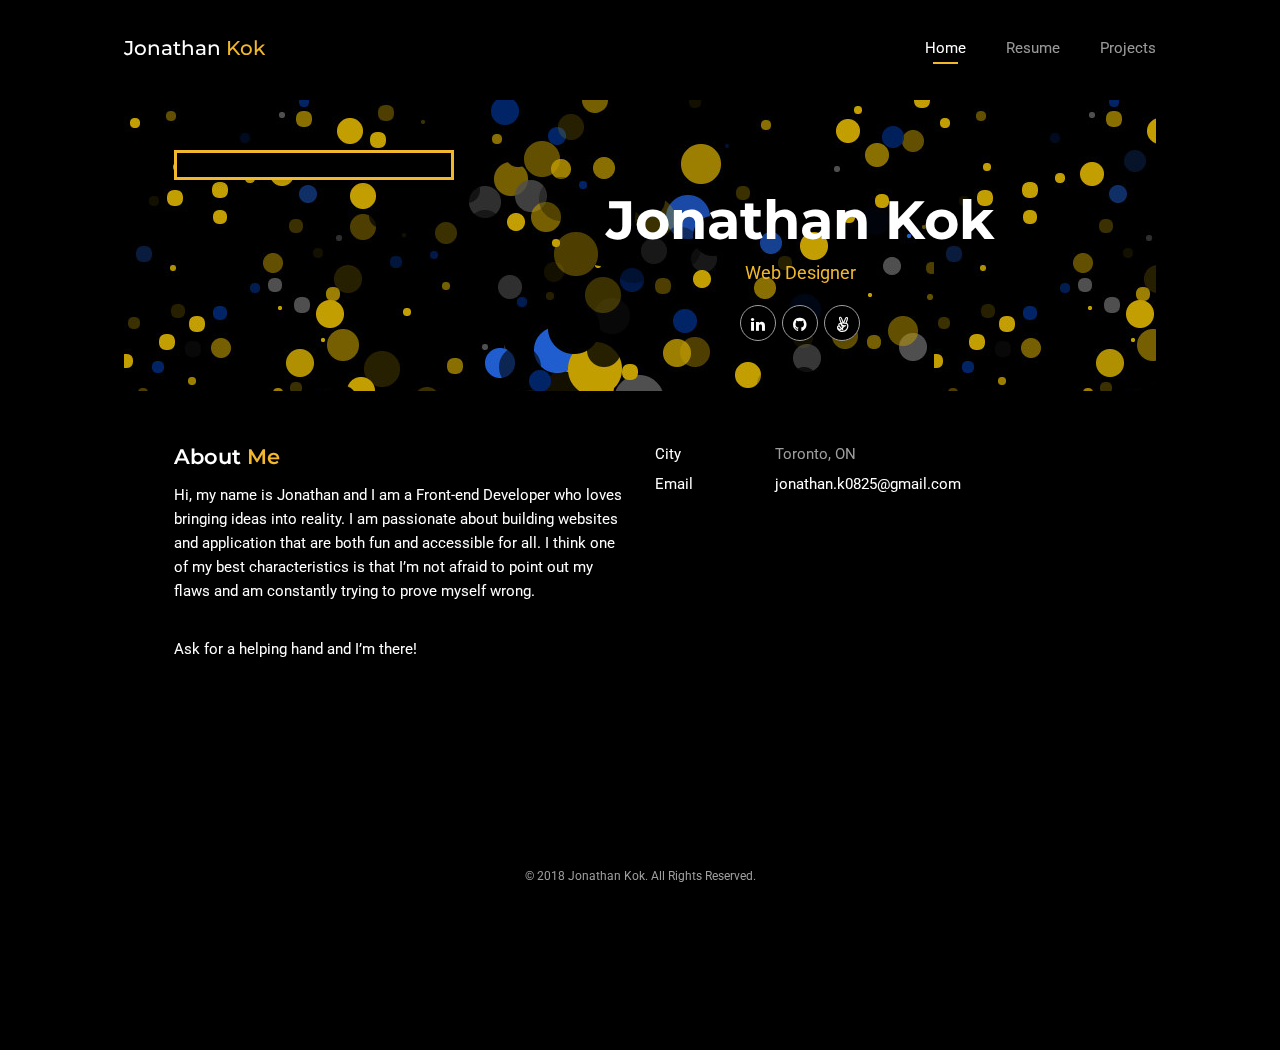
==== commit df6b9453: "edited images and hyperlinks" ====
--- a/index.html
+++ b/index.html
@@ -109,9 +109,9 @@
                       </div>
 
                       <div class="social-links">
-                        <a href="//www.linkedin.com/in/yvonnetsu/" target="_blank"><i class="fa fa-linkedin"></i></a>
-                        <a href="//github.com/tsuyy" target="_blank"><i class="fa fa-github"></i></a>
-                        <a href="//angel.co/yvonne-tsu" target="_blank"><i class="fa fa-angellist"></i></a>
+                        <a href="//www.linkedin.com/in/jonathan-kok-51363011b" target="_blank"><i class="fa fa-linkedin"></i></a>
+                        <a href="https://github.com/jon825" target="_blank"><i class="fa fa-github"></i></a>
+                        <a href="https://angel.co/jonathan-kui" target="_blank"><i class="fa fa-angellist"></i></a>
                       </div>
 
                     </div>
@@ -126,8 +126,7 @@
                         <div class="block-title">
                           <h3>About <span>Me</span></h3>
                         </div>
-                        <p>Hi, my name is Jonathan and I am a Front-end Developer who loves bringing ideas into reality. I am passionate about building websites and application that are both fun and accessible for all! I think one of my best characteristics is that I’m not afraid to point out my flaws and am constantly trying to prove myself wrong.</p>
-                         <br>
+                        <p>Hi, my name is Jonathan and I am a Front-end Developer who loves bringing ideas into reality. I am passionate about building websites and application that are both fun and accessible for all. I think one of my best characteristics is that I’m not afraid to point out my flaws and am constantly trying to prove myself wrong.</p>
                          <br>
                          <p>Ask for a helping hand and I’m there!</p>
                       </div>
@@ -135,8 +134,8 @@
 
                     <div class="col-sm-6 col-md-6 col-lg-6">
                       <ul class="info-list">
-                        <li><span class="title">City</span><span class="value">San Francisco, CA</span></li>
-                        <li><span class="title">Email</span><span class="value"><a href="mailto:yvonnnetsu@gmail.com">yvonnnetsu@gmail.com</a></span></li>
+                        <li><span class="title">City</span><span class="value">Toronto, ON</span></li>
+                        <li><span class="title">Email</span><span class="value"><a href="mailto:jonathan.k0825@gmail.com">jonathan.k0825@gmail.com</a></span></li>
                       </ul>
                     </div>
 
@@ -275,13 +274,13 @@
                           <div class="timeline-item">
                             <h4 class="item-title">War</h4>
                             <span class="item-period">Jan 2018</span>
-                            <a href="//tsuyy.github.io/coding-challenge/"  target="_blank">
-                              <span class="item-small">GH Pages</span>
-                            </a>
-                            <a href="//github.com/tsuyy/coding-challenge/"  target="_blank">
+                            <a href="http://www.jonathanswar.com.s3-website-us-west-2.amazonaws.com/"  target="_blank">
+                              <span class="item-small">AWS</span>
+                            </a>
+                            <a href="https://github.com/jon825/Functional-Programming-Casino-War"  target="_blank">
                               <span class="item-small">Github</span>
                             </a>
-                            <p class="item-description">Technical interview challenge -  create a partial clone of an existing website.
+                            <p class="item-description">Simple webapp of the card game War
 
                               <div id="p_1" class="collapse">
                                 <ul>
@@ -299,8 +298,8 @@
                           <div class="timeline-item">
                             <h4 class="item-title">Rain or Shine</h4>
                             <span class="item-period">Sep 2017</span>
-                            <a href=""  target="_blank">
-                              <span class="item-small">Surge</span>
+                            <!-- <a href="" target="_blank"> -->
+                              <!-- <span class="item-small">Surge</span> -->
                             </a>
                             <a href="https://github.com/jon825/Rain-Or-Shine"  target="_blank">
                               <span class="item-small">Github</span>
@@ -340,6 +339,29 @@
                             <a class="readmore" data-toggle="collapse" data-target="#p_3">Read More</a>
                           </div>
                           <!-- / Project 3 -->
+
+                          <!-- Project 4 -->
+                          <div class="timeline-item">
+                            <h4 class="item-title">GreenLeaf</h4>
+                            <span class="item-period">Dec 2016</span>
+                            <a href=""  target="_blank">
+                              <span class="item-small">Surge</span>
+                            </a>
+                            <a href="https://github.com/jon825/Brainstation-Final-Project"  target="_blank">
+                              <span class="item-small">Github</span>
+                            </a>
+                            <p class="item-description">A webapp focusing the medical marijuana industry.
+                              <div id="p_4" class="collapse">
+                                <ul>
+                                  <li>Developed authentication and authorization page only allowing users over 19 to sign up and login</li>
+                                  <li>Designed the front-end architecture</li>
+                                  <li>Implemented spiderchart showcasing each marijuana strains and health benefits</li>
+                                </ul>
+                              </div>
+                            </p>
+                            <a class="readmore" data-toggle="collapse" data-target="#p_4">Read More</a>
+                          </div>
+                          <!-- / Project 4 -->
                       </div>
                     </div>
                   </div>
@@ -394,8 +416,84 @@
                     <div class="item">
                       <div class="blog-card">
                         <div class="media-block">
-                          <a href="https://stentor.io/" target="_blank">
-                            <img class="post-image img-responsive" src="images/stentor-browser.png" />
+                          <a href="http://andreaswu.surge.sh/" target="_blank">
+                            <img class="post-image img-responsive" src="images/andreasWu.png" />
+                            <div class="mask"></div>
+                          </a>
+                        </div>
+                        <div class="post-info">
+                          <ul class="category">
+                            <li><a href="http://andreaswu.surge.sh/">Freelance</a></li>
+                          </ul>
+                          <a href="" target="_blank"><h4 class="blog-item-title">Andreas Wu</h4></a>
+                        </div>
+                      </div>
+                    </div>
+                    <!-- End of Project Post 1 -->
+
+                    <!-- Project Post 2 -->
+                    <div class="item">
+                      <div class="blog-card">
+                        <div class="media-block">
+                          <a href="http://cb.recipe.surge.sh/" target="_blank">
+                            <img class="post-image img-responsive" src="images/cookbook.png"/>
+                            <div class="mask"></div>
+                          </a>
+                        </div>
+                        <div class="post-info">
+                          <ul class="category">
+                            <li><a href="#">Peronal Project</a></li>
+                          </ul>
+                          <a href="https://github.com/jon825/CookBook-1" target="_blank"><h4 class="blog-item-title">Cookbook</h4></a>
+                        </div>
+                      </div>
+                    </div>
+                    <!-- End of Project Post 2 -->
+
+                    <!-- Project Post 3 -->
+                    <div class="item">
+                      <div class="blog-card">
+                        <div class="media-block">
+                          <a href= target="_blank">
+                            <img class="post-image img-responsive" src="images/greenLeaf.png"/>
+                            <div class="mask"></div>
+                          </a>
+                        </div>
+                        <div class="post-info">
+                          <ul class="category">
+                            <li><a href="">Project</a></li>
+                          </ul>
+                          <a href="" target="_blank"><h4 class="blog-item-title">GreenLeaf</h4></a>
+                        </div>
+                      </div>
+                    </div>
+                    <!-- End of Project Post 3 -->
+
+                    <!-- Project Post 4 -->
+                    <div class="item">
+                      <div class="blog-card">
+                        <div class="media-block">
+                          <a href="" target="_blank">
+                            <img class="post-image img-responsive" src="images/war.png" />
+                            <div class="mask"></div>
+                          </a>
+                        </div>
+                        <div class="post-info">
+                          <ul class="category">
+                            <li><a href="http://www.jonathanswar.com.s3-website-us-west-2.amazonaws.com/">Personal Project</a></li>
+                          </ul>
+                          <a href="" target="_blank"><h4 class="blog-item-title">War</h4></a>
+                        </div>
+                      </div>
+                    </div>
+                    <!-- End of Project Post 4 -->
+
+                    <!-- Project Post 5 -->
+                    <div class="item">
+                      <div class="blog-card">
+                        <div class="media-block">
+                          <a href= target="_blank">
+                            <img class="post-image img-responsive" src="images/rainOrShine.png" />
                             <div class="mask"></div>
                           </a>
                         </div>
@@ -403,83 +501,7 @@
                           <ul class="category">
                             <li><a href="#">Project</a></li>
                           </ul>
-                          <a href="//stentortechnology.github.io/web_v3/" target="_blank"><h4 class="blog-item-title">Stentor Technology</h4></a>
-                        </div>
-                      </div>
-                    </div>
-                    <!-- End of Project Post 1 -->
-
-                    <!-- Project Post 2 -->
-                    <div class="item">
-                      <div class="blog-card">
-                        <div class="media-block">
-                          <a href="//tsuyy.github.io/coding-challenge/" target="_blank">
-                            <img class="post-image img-responsive" src="images/clone-browser.png"/>
-                            <div class="mask"></div>
-                          </a>
-                        </div>
-                        <div class="post-info">
-                          <ul class="category">
-                            <li><a href="#">Code challenge</a></li>
-                          </ul>
-                          <a href="//tsuyy.github.io/coding-challenge/" target="_blank"><h4 class="blog-item-title">Partial Clone</h4></a>
-                        </div>
-                      </div>
-                    </div>
-                    <!-- End of Project Post 2 -->
-
-                    <!-- Project Post 3 -->
-                    <div class="item">
-                      <div class="blog-card">
-                        <div class="media-block">
-                          <a href="//www.seam.fun/" target="_blank">
-                            <img class="post-image img-responsive" src="images/seam-browser.png"/>
-                            <div class="mask"></div>
-                          </a>
-                        </div>
-                        <div class="post-info">
-                          <ul class="category">
-                            <li><a href="#">Freelance</a></li>
-                          </ul>
-                          <a href="//www.seam.fun/" target="_blank"><h4 class="blog-item-title">SEAM</h4></a>
-                        </div>
-                      </div>
-                    </div>
-                    <!-- End of Project Post 3 -->
-
-                    <!-- Project Post 4 -->
-                    <div class="item">
-                      <div class="blog-card">
-                        <div class="media-block">
-                          <a href="//s-t-e-l-l-a-r.herokuapp.com" target="_blank">
-                            <img class="post-image img-responsive" src="images/stellar-browser.png" />
-                            <div class="mask"></div>
-                          </a>
-                        </div>
-                        <div class="post-info">
-                          <ul class="category">
-                            <li><a href="#">Personal Project</a></li>
-                          </ul>
-                          <a href="//s-t-e-l-l-a-r.herokuapp.com" target="_blank"><h4 class="blog-item-title">Stellar</h4></a>
-                        </div>
-                      </div>
-                    </div>
-                    <!-- End of Project Post 4 -->
-
-                    <!-- Project Post 5 -->
-                    <div class="item">
-                      <div class="blog-card">
-                        <div class="media-block">
-                          <a href="//www.michellestalloneeggers.com/" target="_blank">
-                            <img class="post-image img-responsive" src="images/michelle-browser.png" />
-                            <div class="mask"></div>
-                          </a>
-                        </div>
-                        <div class="post-info">
-                          <ul class="category">
-                            <li><a href="#">Freelance</a></li>
-                          </ul>
-                          <a href="//www.michellestalloneeggers.com/" target="_blank"><h4 class="blog-item-title">Michelle Stallone-Eggers</h4></a>
+                          <a href= target="_blank"><h4 class="blog-item-title">Rain or Shine</h4></a>
                         </div>
                       </div>
                     </div>
--- a/css/main.css
+++ b/css/main.css
@@ -338,9 +338,8 @@
 .btn-secondary,
 .btn-secondary:hover,
 .btn-secondary:focus {
-  background-color: white;
-  color: #f1b82d;
-  border:solid #f1b82d;
+  background-color: #f1b82d;
+  color: white;
   box-shadow: 0 1px 1px rgba(0,0,0,0.1), 0 2px 4px rgba(0,0,0,0.3);
 }
 
@@ -905,6 +904,8 @@
   -webkit-box-shadow: 0px 6px 18px 0px rgba(0,0,0,0.2);
   -moz-box-shadow: 0px 6px 18px 0px rgba(0,0,0,0.2);
   box-shadow: 0px 6px 18px 0px rgba(0,0,0,0.2);
+  border-color:#f1b82d;
+  color:#f1b82d;
 }
 
 .start-page-content .social-links a i {
@@ -1078,11 +1079,11 @@
 
 /*Skill 1*/
 .skill-percentage.skill-1 {
-  width: 88%;
+  width: 80%;
 }
 /*Skill 2*/
 .skill-percentage.skill-2 {
-  width: 75%;
+  width: 78%;
 }
 /*Skill 3*/
 .skill-percentage.skill-3 {
@@ -1094,7 +1095,7 @@
 }
 /*Skill 5*/
 .skill-percentage.skill-5 {
-  width: 75%;
+  width: 70%;
 }
 /*Skill 6*/
 .skill-percentage.skill-6 {
